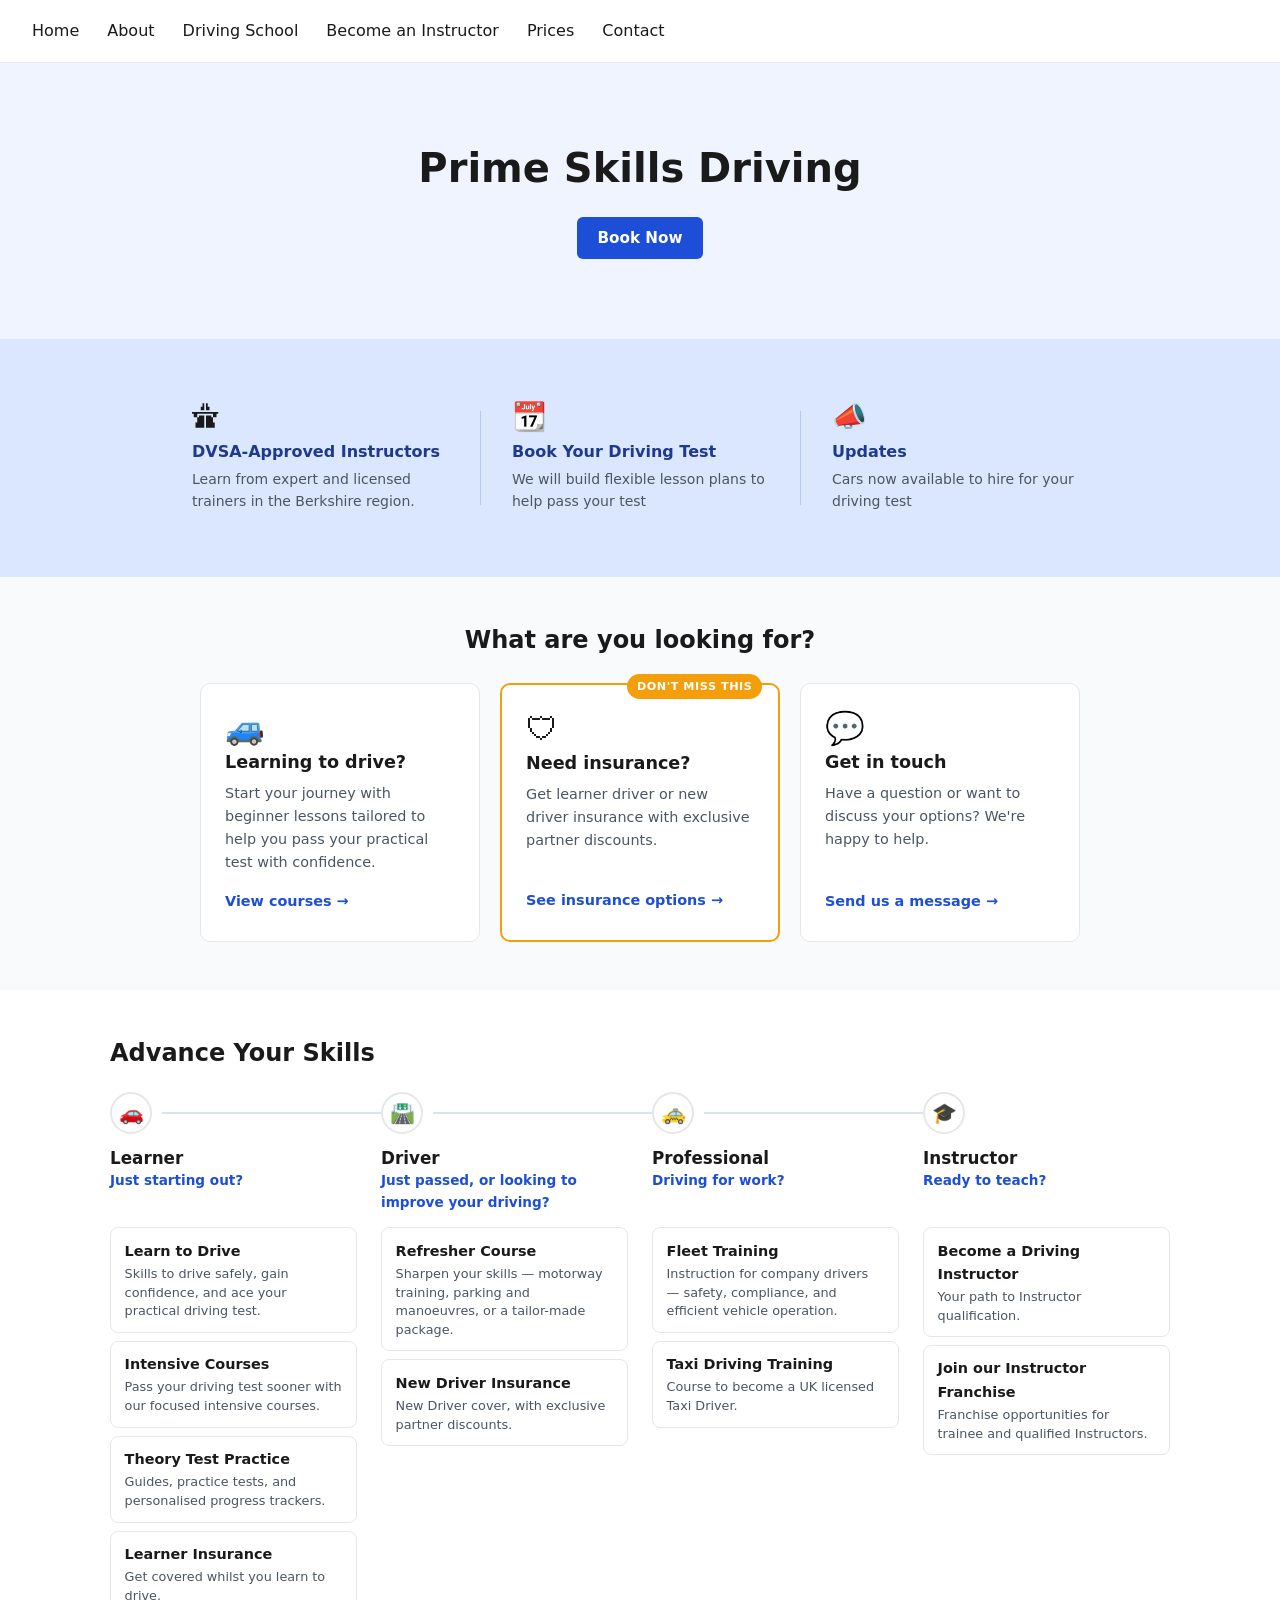
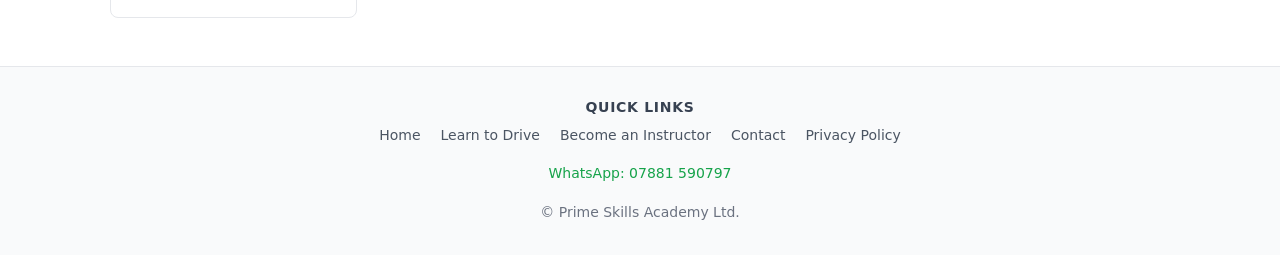
==== public/index.html @ 3b3d0735 "fix(a11y): correct banner-card heading level to h2" ====
<!doctype html>
<html lang="en" data-theme="light">
  <head>
    <link
      rel="icon"
      href="data:image/svg+xml,<svg xmlns='http://www.w3.org/2000/svg' viewBox='0 0 100 100'><text y='0.9em' font-size='90'>&#x1F699;</text></svg>"
    />
    <meta charset="utf-8" />
    <meta name="viewport" content="width=device-width, initial-scale=1" />
    <link rel="stylesheet" href="css/my.css" />
    <link rel="canonical" href="https://www.primeskillsdriving.co.uk/" />
    <!-- HTML Meta Tags -->
    <title>Driving Lessons in Maidenhead | Prime Skills Driving</title>
    <meta
      name="description"
      content="Automatic & manual driving lessons, intensive courses and instructor training in Maidenhead, Windsor, Slough & across Berkshire. DVSA-approved instructors — book today."
    />

    <!-- Google / Search Engine Tags -->
    <meta itemprop="name" content="Prime Skills Driving" />
    <meta
      itemprop="description"
      content="Automatic & manual driving lessons, intensive courses and instructor training in Maidenhead, Windsor, Slough & across Berkshire. DVSA-approved instructors — book today."
    />
    <meta
      itemprop="image"
      content="https://www.primeskillsdriving.co.uk/images/buH9e9.png"
    />

    <!-- Facebook Meta Tags -->
    <meta property="og:url" content="https://www.primeskillsdriving.co.uk/" />
    <meta property="og:type" content="website" />
    <meta
      property="og:title"
      content="Driving Lessons in Maidenhead | Prime Skills Driving"
    />
    <meta
      property="og:description"
      content="Automatic & manual driving lessons, intensive courses and instructor training in Maidenhead, Windsor, Slough & across Berkshire. DVSA-approved instructors — book today."
    />
    <meta
      property="og:image"
      content="https://www.primeskillsdriving.co.uk/images/buH9e9.png"
    />

    <!-- Twitter Meta Tags -->
    <meta name="twitter:card" content="summary_large_image" />
    <meta
      name="twitter:title"
      content="Driving Lessons in Maidenhead | Prime Skills Driving"
    />
    <meta
      name="twitter:description"
      content="Automatic & manual driving lessons, intensive courses and instructor training in Maidenhead, Windsor, Slough & across Berkshire. DVSA-approved instructors — book today."
    />
    <meta
      name="twitter:image"
      content="https://www.primeskillsdriving.co.uk/images/buH9e9.png"
    />

    <!-- Meta Tags Generated via https://heymeta.com -->

    <!-- Structured data: local business + aggregate rating -->
    <script type="application/ld+json">
      {
        "@context": "https://schema.org",
        "@type": "DrivingSchool",
        "@id": "https://www.primeskillsdriving.co.uk/#business",
        "name": "Prime Skills Driving",
        "priceRange": "££",
        "description": "Automatic and manual driving lessons, intensive courses, refresher lessons and driving instructor training in Maidenhead and across Berkshire.",
        "url": "https://www.primeskillsdriving.co.uk/",
        "image": "https://www.primeskillsdriving.co.uk/images/buH9e9.png",
        "telephone": "+447881590797",
        "areaServed": [
          "Maidenhead",
          "Windsor",
          "Eton",
          "Slough",
          "Ascot",
          "Burnham",
          "Taplow"
        ],
        "address": {
          "@type": "PostalAddress",
          "addressLocality": "Maidenhead",
          "addressRegion": "Berkshire",
          "addressCountry": "GB"
        },
        "aggregateRating": {
          "@type": "AggregateRating",
          "ratingValue": "4.9",
          "reviewCount": "151",
          "bestRating": "5",
          "worstRating": "1"
        }
      }
    </script>
  </head>
  <body>
    <div id="header"></div>

    <section class="main">
      <div class="intro">
        <h1>Prime Skills Driving</h1>
        <a href="contact.html" class="btn">Book Now</a>
      </div>
    </section>

    <section class="why-choose-us">
      <div class="banner-container">
        <!-- Expert Instructors -->
        <a href="about.html" class="banner-card">
          <span class="wcu-icon">&#x1F6E3;</span>
          <h2>DVSA-Approved Instructors</h2>
          <p>
            Learn from expert and licensed trainers in the Berkshire region.
          </p>
        </a>

        <!-- Flexible Scheduling -->
        <a
          href="https://www.gov.uk/book-driving-test"
          class="banner-card"
          target="_blank"
          rel="noopener noreferrer"
        >
          <span class="wcu-icon">&#x1F4C6;</span>
          <h2>Book Your Driving Test</h2>
          <p>We will build flexible lesson plans to help pass your test</p>
        </a>

        <!-- Updates -->
        <a href="prices.html" class="banner-card">
          <span class="wcu-icon">&#x1F4E3;</span>
          <h2>Updates</h2>
          <p>Cars now available to hire for your driving test</p>
        </a>
      </div>
    </section>

    <section class="quick-nav">
      <h2>What are you looking for?</h2>
      <div class="quick-nav-container">
        <a href="learntodrive.html" class="quick-nav-card">
          <span class="qn-icon">&#x1F699;</span>
          <h3>Learning to drive?</h3>
          <p>
            Start your journey with beginner lessons tailored to help you pass
            your practical test with confidence.
          </p>
          <span class="qn-link">View courses &rarr;</span>
        </a>

        <a href="insurance.html" class="quick-nav-card accent">
          <span class="qn-badge">Don't miss this</span>
          <span class="qn-icon">&#x1F6E1;</span>
          <h3>Need insurance?</h3>
          <p>
            Get learner driver or new driver insurance with exclusive partner
            discounts.
          </p>
          <span class="qn-link">See insurance options &rarr;</span>
        </a>

        <a href="contact.html" class="quick-nav-card">
          <span class="qn-icon">&#x1F4AC;</span>
          <h3>Get in touch</h3>
          <p>
            Have a question or want to discuss your options? We're happy to
            help.
          </p>
          <span class="qn-link">Send us a message &rarr;</span>
        </a>
      </div>
    </section>

    <section class="driving-courses journey">
      <h2>Advance Your Skills</h2>

      <ol class="journey-track">
        <!-- 1. Learner -->
        <li class="journey-stage">
          <div class="stage-marker">
            <span class="stage-icon" aria-hidden="true">&#x1F697;</span>
          </div>
          <h3 class="stage-name">Learner</h3>
          <p class="stage-q">Just starting out?</p>
          <ul class="stage-links">
            <li>
              <a href="learntodrive.html">
                <span class="sl-title">Learn to Drive</span>
                <span class="sl-desc"
                  >Skills to drive safely, gain confidence, and ace your
                  practical driving test.</span
                >
              </a>
            </li>
            <li>
              <a href="contact.html">
                <span class="sl-title">Intensive Courses</span>
                <span class="sl-desc"
                  >Pass your driving test sooner with our focused intensive
                  courses.</span
                >
              </a>
            </li>
            <li>
              <a href="theorytestpro.html">
                <span class="sl-title">Theory Test Practice</span>
                <span class="sl-desc"
                  >Guides, practice tests, and personalised progress
                  trackers.</span
                >
              </a>
            </li>
            <li>
              <a href="insurance.html">
                <span class="sl-title"> Learner Insurance</span>
                <span class="sl-desc"
                  >Get covered whilst you learn to drive.</span
                >
              </a>
            </li>
          </ul>
        </li>

        <!-- 2. Driver -->
        <li class="journey-stage">
          <div class="stage-marker">
            <span class="stage-icon" aria-hidden="true">&#x1F6E3;&#xFE0F;</span>
          </div>
          <h3 class="stage-name">Driver</h3>
          <p class="stage-q">Just passed, or looking to improve your driving?</p>
          <ul class="stage-links">
            <li>
              <a href="contact.html">
                <span class="sl-title">Refresher Course</span>
                <span class="sl-desc"
                  >Sharpen your skills — motorway training, parking and
                  manoeuvres, or a tailor-made package.</span
                >
              </a>
            </li>
            <li>
              <a href="insurance.html">
                <span class="sl-title">New Driver Insurance</span>
                <span class="sl-desc"
                  >New Driver cover, with exclusive partner discounts.</span
                >
              </a>
            </li>
          </ul>
        </li>

        <!-- 3. Professional -->
        <li class="journey-stage">
          <div class="stage-marker">
            <span class="stage-icon" aria-hidden="true">&#x1F695;</span>
          </div>
          <h3 class="stage-name">Professional</h3>
          <p class="stage-q">Driving for work?</p>
          <ul class="stage-links">
            <li>
              <a href="contact.html">
                <span class="sl-title">Fleet Training</span>
                <span class="sl-desc"
                  >Instruction for company drivers — safety, compliance, and
                  efficient vehicle operation.</span
                >
              </a>
            </li>
            <li>
              <a href="contact.html">
                <span class="sl-title">Taxi Driving Training</span>
                <span class="sl-desc"
                  >Course to become a UK licensed Taxi Driver.</span
                >
              </a>
            </li>
          </ul>
        </li>

        <!-- 4. Instructor -->
        <li class="journey-stage">
          <div class="stage-marker">
            <span class="stage-icon" aria-hidden="true">&#x1F393;</span>
          </div>
          <h3 class="stage-name">Instructor</h3>
          <p class="stage-q">Ready to teach?</p>
          <ul class="stage-links">
            <li>
              <a href="instructor.html">
                <span class="sl-title">Become a Driving Instructor</span>
                <span class="sl-desc"
                  >Your path to Instructor qualification.</span
                >
              </a>
            </li>
            <li>
              <a href="contact.html">
                <span class="sl-title">Join our Instructor Franchise</span>
                <span class="sl-desc"
                  >Franchise opportunities for trainee and qualified
                  Instructors.</span
                >
              </a>
            </li>
          </ul>
        </li>
      </ol>
    </section>

    <div id="footer"></div>

    <script>
      fetch("header.html")
        .then((res) => res.text())
        .then((data) => {
          document.getElementById("header").innerHTML = data;
        });
      fetch("footer.html")
        .then((res) => res.text())
        .then((data) => {
          document.getElementById("footer").innerHTML = data;
        });
    </script>
    <script src="js/main.js"></script>
  </body>
</html>
---- public/css/my.css ----
/* === Base & Reset === */
:root {
  /* Shared width for page heading + main content so their left edges align */
  --content-width: 900px;
}

*,
*::before,
*::after {
  box-sizing: border-box;
  margin: 0;
  padding: 0;
}

html {
  font-size: 16px;
  scroll-behavior: smooth;
}

body {
  font-family:
    system-ui,
    -apple-system,
    "Segoe UI",
    Roboto,
    Helvetica,
    Arial,
    sans-serif;
  color: #1a1a1a;
  background-color: #fff;
  line-height: 1.6;
}

img {
  max-width: 100%;
  height: auto;
  display: block;
}

a {
  color: #1d4ed8;
  text-decoration: none;
}

a:hover {
  text-decoration: underline;
}

ul {
  list-style: none;
}

h1,
h2,
h3,
h4,
h5,
h6 {
  line-height: 1.25;
  font-weight: 600;
}

/* === Layout === */
.container {
  width: 100%;
  max-width: 1100px;
  margin-inline: auto;
  padding-inline: 1.25rem;
}

section {
  padding: 3rem 1.25rem;
  max-width: 1100px;
  margin-inline: auto;
}

/* === Breadcrumbs === */
.breadcrumb {
  max-width: var(--content-width);
  margin-inline: auto;
  padding: 1.25rem 1.25rem 0;
  font-size: 0.85rem;
}

.breadcrumb ol {
  list-style: none;
  display: flex;
  flex-wrap: wrap;
  align-items: center;
}

.breadcrumb li {
  display: flex;
  align-items: center;
  color: #6b7280;
}

.breadcrumb li:not(:first-child)::before {
  content: "/";
  margin: 0 0.5rem;
  color: #9ca3af;
}

.breadcrumb a {
  color: #1d4ed8;
  text-decoration: none;
}

.breadcrumb a:hover {
  text-decoration: underline;
}

.breadcrumb [aria-current="page"] {
  color: #6b7280;
}

/* Pull the first section up under the breadcrumb */
.breadcrumb + section {
  padding-top: 1rem;
}

/* === Navbar === */
.navbar {
  background-color: #fff;
  border-bottom: 1px solid #e5e7eb;
  padding: 0.75rem 1.25rem;
  position: sticky;
  top: 0;
  z-index: 100;
}

.menu {
  display: flex;
  flex-wrap: wrap;
  gap: 0.25rem;
  align-items: center;
}

.menu > li > a {
  display: block;
  padding: 0.4rem 0.75rem;
  color: #1a1a1a;
  font-weight: 500;
  border-radius: 4px;
  transition: background-color 0.15s;
}

.menu > li > a:hover {
  background-color: #f3f4f6;
  text-decoration: none;
}

/* Dropdown */
.dropdown {
  position: relative;
}

.dropdown-menu {
  display: none;
  position: absolute;
  top: 100%;
  left: 0;
  background-color: #fff;
  border: 1px solid #e5e7eb;
  border-radius: 6px;
  box-shadow: 0 4px 12px rgba(0, 0, 0, 0.08);
  min-width: 200px;
  z-index: 200;
  padding: 0.25rem 0;
}

.dropdown:hover .dropdown-menu,
.dropdown:focus-within .dropdown-menu {
  display: block;
}

.dropdown-menu li a {
  display: block;
  padding: 0.5rem 1rem;
  color: #1a1a1a;
  font-size: 0.9rem;
}

.dropdown-menu li a:hover {
  background-color: #f3f4f6;
  text-decoration: none;
}

/* === Buttons === */
.btn,
.btn1,
.btn2,
.btn3,
.btn-secondary,
button[type="submit"],
button[onclick] {
  display: inline-block;
  padding: 0.55rem 1.25rem;
  font-size: 0.95rem;
  font-weight: 600;
  border-radius: 6px;
  border: none;
  cursor: pointer;
  transition:
    background-color 0.15s,
    opacity 0.15s;
  text-decoration: none;
}

.btn,
button[type="submit"],
button[onclick] {
  background-color: #1d4ed8;
  color: #fff;
}

.btn:hover,
button[type="submit"]:hover,
button[onclick]:hover {
  background-color: #1e40af;
  text-decoration: none;
  color: #fff;
}

.btn-secondary {
  background-color: #fff;
  color: #1d4ed8;
  border: 1px solid #1d4ed8;
}

.btn-secondary:hover {
  background-color: #eff6ff;
  text-decoration: none;
}

.btn1,
.btn2,
.btn3 {
  background-color: #1d4ed8;
  color: #fff;
  font-size: 0.85rem;
  padding: 0.35rem 0.85rem;
}

.btn1:hover,
.btn2:hover,
.btn3:hover {
  background-color: #1e40af;
  text-decoration: none;
  color: #fff;
}

/* === Hero Section === */
.main {
  background-color: #f0f4ff;
  padding: 5rem 1.25rem;
  text-align: center;
  max-width: 100%;
}

.intro {
  max-width: 640px;
  margin-inline: auto;
}

.intro h1 {
  font-size: 2.5rem;
  margin-bottom: 1.5rem;
  color: #1a1a1a;
}

/* === Why Choose Us === */
.why-choose-us {
  background-color: #dbe7ff;
  padding: 2.5rem 1.25rem;
  max-width: 100%;
}

/* === Banner Containers & Cards === */
.banner-container {
  display: flex;
  flex-wrap: wrap;
  gap: 1.25rem;
  justify-content: center;
  max-width: 1100px;
  margin-inline: auto;
}

.banner-card {
  background-color: #fff;
  border: 1px solid #e5e7eb;
  border-radius: 8px;
  padding: 1.5rem;
  flex: 1 1 240px;
  max-width: 320px;
}

.banner-card h2 {
  font-size: 1.1rem;
  margin-bottom: 0.75rem;
  color: #1d4ed8;
}

/* === Why Choose Us cards — solid blue band, no boxes === */
.why-choose-us .banner-container {
  gap: 0;
}

.why-choose-us .banner-card {
  background-color: transparent;
  border: none;
  border-radius: 0;
  padding: 1.5rem 2rem;
  box-shadow: none;
  transition: background-color 0.2s ease;
  position: relative;
}

.why-choose-us .banner-card:hover {
  background-color: rgba(29, 78, 216, 0.06);
  transform: none;
  box-shadow: none;
}

/* Vertical divider between cards */
.why-choose-us .banner-card + .banner-card::before {
  content: '';
  position: absolute;
  left: 0;
  top: 20%;
  height: 60%;
  width: 1px;
  background-color: rgba(29, 78, 216, 0.2);
}

.why-choose-us .banner-card .wcu-icon {
  display: block;
  font-size: 1.75rem;
  margin-bottom: 0.65rem;
  line-height: 1;
}

.why-choose-us .banner-card h2 {
  font-size: 1rem;
  font-weight: 700;
  color: #1e3a8a;
  margin-bottom: 0.4rem;
}

.why-choose-us .banner-card p {
  font-size: 0.875rem;
  color: #4b5563;
  margin-bottom: 0;
}

.why-choose-us a.banner-card {
  text-decoration: none;
  color: inherit;
  cursor: pointer;
}

.why-choose-us a.banner-card:hover {
  text-decoration: none;
  color: inherit;
  background-color: rgba(29, 78, 216, 0.06);
}

/* Hide dividers on mobile */
@media (max-width: 640px) {
  .why-choose-us .banner-card + .banner-card::before {
    display: none;
  }

  .why-choose-us .banner-card {
    padding: 1.25rem 1rem;
  }
}

.banner-card p {
  font-size: 0.9rem;
  color: #4b5563;
  margin-bottom: 0.75rem;
}


/* === Quick Nav Section === */
.quick-nav {
  background-color: #f9fafb;
  padding: 3rem 1.25rem;
  max-width: 100%;
}

.quick-nav > h2 {
  font-size: 1.5rem;
  text-align: center;
  margin-bottom: 1.75rem;
  color: #1a1a1a;
}

.quick-nav-container {
  display: flex;
  flex-wrap: wrap;
  gap: 1.25rem;
  justify-content: center;
  max-width: 900px;
  margin-inline: auto;
}

.quick-nav-card {
  background-color: #fff;
  border: 1px solid #e5e7eb;
  border-radius: 10px;
  padding: 1.75rem 1.5rem;
  flex: 1 1 240px;
  max-width: 280px;
  display: flex;
  flex-direction: column;
  gap: 0.5rem;
  transition: box-shadow 0.2s ease, transform 0.2s ease;
  text-decoration: none;
  color: inherit;
}

.quick-nav-card:hover {
  box-shadow: 0 4px 16px rgba(0, 0, 0, 0.1);
  transform: translateY(-2px);
  text-decoration: none;
}

.quick-nav-card h3,
.quick-nav-card p,
.quick-nav-card .qn-link {
  text-decoration: none;
}

.quick-nav-card .qn-icon {
  font-size: 2rem;
  line-height: 1;
}

.quick-nav-card h3 {
  font-size: 1.1rem;
  color: #1a1a1a;
  margin: 0;
}

.quick-nav-card p {
  font-size: 0.9rem;
  color: #4b5563;
  margin: 0;
  flex: 1;
}

.quick-nav-card .qn-link {
  font-size: 0.9rem;
  color: #1d4ed8;
  font-weight: 600;
  margin-top: 0.5rem;
  display: inline-flex;
  align-items: center;
  gap: 0.25rem;
}

/* Insurance card accent */
.quick-nav-card.accent {
  border: 2px solid #f59e0b;
  position: relative;
}

.quick-nav-card .qn-badge {
  position: absolute;
  top: -0.65rem;
  right: 1rem;
  background-color: #f59e0b;
  color: #fff;
  font-size: 0.7rem;
  font-weight: 700;
  text-transform: uppercase;
  letter-spacing: 0.05em;
  padding: 0.2rem 0.6rem;
  border-radius: 20px;
}

/* === Driving Courses Section === */
.driving-courses {
  padding: 3rem 1.25rem;
  max-width: 1100px;
  margin-inline: auto;
}

.driving-courses > h2 {
  font-size: 1.5rem;
  margin-bottom: 1.5rem;
  color: #1a1a1a;
}

/* === Journey timeline (Advance Your Skills) ===
   Horizontal rail on desktop, vertical rail below 900px. */
.journey-track {
  --rail-gap: 1.5rem;
  --rail-color: #dbe3f3;
  --node-ring: #e5e7eb; /* same grey as the card borders below */
  --node-size: 42px;
  list-style: none;
  display: grid;
  grid-template-columns: repeat(4, 1fr);
  /* marker / name / question / links — stages share these rows via subgrid
     so cards line up even when a question wraps to two lines */
  grid-template-rows: auto auto auto 1fr;
  column-gap: var(--rail-gap);
  row-gap: 0;
}

.journey-stage {
  position: relative;
  min-width: 0;
  display: grid;
  grid-template-rows: subgrid;
  grid-row: span 4;
}

.stage-marker {
  display: flex;
  align-items: center;
  margin-bottom: 0.85rem;
}

/* Sized to --node-size so the rail meets the icon's centre and the mobile
   vertical rail stays aligned, regardless of the glyph's own metrics. The ring
   gives the differently-shaped emoji a uniform silhouette. */
.stage-icon {
  flex: 0 0 auto;
  width: var(--node-size);
  height: var(--node-size);
  display: grid;
  place-items: center;
  border: 2px solid var(--node-ring);
  border-radius: 50%;
  background-color: #fff;
  font-size: 1.25rem;
  line-height: 1;
}

/* Rail segment reaches into the grid gap to meet the next node */
.journey-stage:not(:last-child) .stage-marker::after {
  content: "";
  flex: 1 1 auto;
  height: 2px;
  background-color: var(--rail-color);
  margin-left: 0.6rem;
  margin-right: calc(-1 * var(--rail-gap));
}

.stage-name {
  font-size: 1.05rem;
  color: #1a1a1a;
  margin-bottom: 0.1rem;
}

.stage-q {
  font-size: 0.85rem;
  font-weight: 600;
  color: #1d4ed8;
  margin-bottom: 0.85rem;
}

.stage-links {
  list-style: none;
  display: flex;
  flex-direction: column;
  gap: 0.5rem;
}

.stage-links a {
  display: block;
  height: 100%;
  background-color: #fff;
  border: 1px solid #e5e7eb;
  border-radius: 8px;
  padding: 0.7rem 0.85rem;
  color: inherit;
  text-decoration: none;
  transition:
    border-color 0.2s ease,
    box-shadow 0.2s ease;
}

.stage-links a:hover {
  border-color: #1d4ed8;
  box-shadow: 0 2px 8px rgba(29, 78, 216, 0.1);
}

.stage-links a:focus-visible {
  outline: 2px solid #1d4ed8;
  outline-offset: 2px;
}

.sl-title {
  display: block;
  font-weight: 600;
  font-size: 0.9rem;
  color: #1a1a1a;
}

.sl-desc {
  display: block;
  font-size: 0.8rem;
  line-height: 1.45;
  color: #4b5563;
  margin-top: 0.15rem;
}

@media (max-width: 900px) {
  .journey-track {
    grid-template-columns: 1fr;
    grid-template-rows: none;
    gap: 0;
  }

  .journey-stage {
    display: block;
    padding-left: calc(var(--node-size) + 1rem);
    padding-bottom: 1.75rem;
  }

  .journey-stage:last-child {
    padding-bottom: 0;
  }

  /* Rail runs down the left, from under the node to the next stage */
  .journey-stage:not(:last-child)::before {
    content: "";
    position: absolute;
    left: calc(var(--node-size) / 2 - 1px);
    top: var(--node-size);
    bottom: 0;
    width: 2px;
    background-color: var(--rail-color);
  }

  .stage-marker {
    position: absolute;
    left: 0;
    top: 0;
    margin-bottom: 0;
  }

  .journey-stage:not(:last-child) .stage-marker::after {
    display: none;
  }
}

/* === Basic Styling === */
.basic {
  max-width: var(--content-width);
  margin-inline: auto;
}

/* Keep policy text at a readable line length while the column left edge aligns */
.basic p {
  max-width: 70ch;
}

.basic p {
  margin-bottom: 1rem;
  color: #374151;
}

blockquote {
  max-width: 700px;
  margin: 2rem auto;
  padding: 1.5rem 1.75rem;
  border-left: 4px solid #1d4ed8;
  background-color: #f0f4ff;
  border-radius: 0 6px 6px 0;
  font-style: italic;
  color: #374151;
}

.reviews-heading {
  max-width: 700px;
  margin: 2rem auto 0.5rem;
  padding-inline: 1.25rem;
  font-size: 1.4rem;
  color: #1a1a1a;
}

blockquote p {
  margin-bottom: 0.75rem;
}

blockquote footer {
  margin-top: 0.75rem;
  font-size: 0.875rem;
  font-style: normal;
  color: #6b7280;
}

/* === Prices Page === */
.prices {
  padding: 1.25rem;
  max-width: var(--content-width);
}

.prices + .prices {
  padding-top: 0.25rem;
}

.price-heading {
  font-size: 1.25rem;
  margin-bottom: 0.9rem;
  color: #111827;
  letter-spacing: -0.02em;
}

.price-packages {
  list-style: none;
  padding: 0;
  display: grid;
  grid-template-columns: repeat(auto-fit, minmax(210px, 1fr));
  gap: 0.9rem;
}

.price-packages-single {
  grid-template-columns: minmax(210px, 280px);
}

.price-package {
  display: grid;
  gap: 0.45rem;
  align-content: start;
  min-height: 148px;
  padding: 1.1rem 1.15rem;
  border: 1px solid #e5e7eb;
  border-radius: 12px;
  background-color: #fff;
  font-size: 0.95rem;
  color: #374151;
  line-height: 1.5;
  box-shadow: 0 1px 2px rgba(17, 24, 39, 0.04);
}

.price-package-name {
  font-weight: 600;
  font-size: 1rem;
  color: #111827;
}

.price-package-details {
  color: #6b7280;
  font-size: 0.9rem;
}

.price-package-amount {
  color: #1d4ed8;
  font-weight: 700;
  font-size: 1.1rem;
  margin-top: auto;
}

.price-note {
  text-align: center;
  padding-top: 0.25rem;
  font-size: 0.9rem;
  color: #6b7280;
}

/* === Learn to Drive Page === */
section.learn-to-drive {
  max-width: var(--content-width);
}

.learn-to-drive .top h1 {
  font-size: 2rem;
  margin-bottom: 1rem;
}

/* Tighten the gap between a page heading and the section directly below it */
.contact-heading,
.page-heading {
  padding-bottom: 0;
}

.contact-heading .top h1,
.page-heading .top h1 {
  margin-bottom: 0;
}

.contact-us {
  max-width: var(--content-width);
  padding-top: 1rem;
}

/* Left-align the form under the heading at a comfortable width */
.contact-us form {
  max-width: 640px;
  margin-inline: 0;
  padding-inline: 0;
}

.learn-to-drive .middle {
  background-color: #f9fafb;
  border: 1px solid #e5e7eb;
  border-radius: 8px;
  padding: 1.25rem;
  margin-top: 1rem;
  font-size: 0.95rem;
  color: #374151;
  line-height: 1.8;
}

.driver-starting-guide {
  padding: 2rem 1.25rem;
  max-width: 800px;
  margin-inline: auto;
}

.driver-starting-guide h2 {
  font-size: 1.5rem;
  margin-bottom: 1.25rem;
}

.learn-to-drive p {
  margin-bottom: 1rem;
  color: #374151;
}

.about-image-section {
  padding: 2rem 1.25rem;
  max-width: 800px;
  margin-inline: auto;
}

.theory-test {
  padding: 2rem 1.25rem;
  max-width: var(--content-width);
  margin-inline: auto;
}

.progress-steps {
  list-style: none;
  counter-reset: step-counter;
  display: flex;
  flex-direction: column;
  gap: 0.75rem;
}

.progress-steps li {
  background-color: #f9fafb;
  border: 1px solid #e5e7eb;
  border-radius: 6px;
  padding: 0.9rem 1.1rem;
  font-size: 0.95rem;
  color: #374151;
}

.progress-steps li a {
  margin-left: 0.5rem;
}

.bottom.banner {
  background-color: #f0f4ff;
  text-align: center;
  padding: 2.5rem 1.25rem;
  max-width: 100%;
}

.bottom.banner h3 {
  font-size: 1.5rem;
  margin-bottom: 1rem;
}

/* === Instructor Page === */
.instructor-path,
.instructor-steps-section {
  max-width: var(--content-width);
}

/* Tighten the gap between the intro and the step boxes */
.instructor-path {
  padding-bottom: 0.5rem;
}

.instructor-steps-section {
  padding-top: 0.75rem;
}

.instructor-path .top {
  margin-bottom: 1.5rem;
}

.instructor-path .top h5 {
  font-size: 1.05rem;
  font-weight: 400;
  color: #374151;
  max-width: 640px;
}

.instructor-steps {
  list-style: none;
  display: flex;
  flex-direction: column;
  gap: 0.75rem;
}

.instructor-steps li {
  background-color: #f9fafb;
  border: 1px solid #e5e7eb;
  border-radius: 6px;
  padding: 0.9rem 1.1rem;
  font-size: 0.95rem;
  color: #374151;
  line-height: 1.7;
}

.instructor-steps li a {
  margin-left: 0.25rem;
}

/* === Contact Page === */
form {
  max-width: 560px;
  margin-inline: auto;
  padding: 1.25rem;
}

form p {
  margin-bottom: 1rem;
}

label {
  font-size: 0.9rem;
  font-weight: 500;
  color: #374151;
}

input[type="text"],
input[type="email"],
input[type="tel"],
select,
textarea {
  display: block;
  width: 100%;
  margin-top: 0.3rem;
  padding: 0.5rem 0.75rem;
  font-size: 0.95rem;
  border: 1px solid #d1d5db;
  border-radius: 6px;
  background-color: #fff;
  color: #1a1a1a;
  transition: border-color 0.15s;
  font-family: inherit;
}

input[type="text"]:focus,
input[type="email"]:focus,
input[type="tel"]:focus,
select:focus,
textarea:focus {
  outline: none;
  border-color: #1d4ed8;
  box-shadow: 0 0 0 3px rgba(29, 78, 216, 0.1);
}

textarea {
  resize: vertical;
}

.google-map {
  padding: 2rem 1.25rem;
  max-width: 900px;
  margin-inline: auto;
}

/* === Footer === */
.footer {
  background-color: #f9fafb;
  border-top: 1px solid #e5e7eb;
  padding: 2rem 1.25rem;
  text-align: center;
  font-size: 0.875rem;
  color: #6b7280;
}

.footer-container {
  margin-bottom: 1rem;
}

.footer-container h4 {
  font-size: 0.875rem;
  text-transform: uppercase;
  letter-spacing: 0.05em;
  color: #374151;
  margin-bottom: 0.5rem;
}

.footer-links {
  display: flex;
  flex-wrap: wrap;
  justify-content: center;
  gap: 0.5rem 1.25rem;
  margin-bottom: 1rem;
}

.footer-links a {
  color: #4b5563;
  font-size: 0.875rem;
}

.footer-links a:hover {
  color: #1d4ed8;
}

.footer-whatsapp {
  margin-bottom: 1rem;
}

.footer-whatsapp a {
  color: #16a34a;
  font-weight: 500;
}

.footer-whatsapp a:hover {
  color: #15803d;
}

.footer p {
  color: #9ca3af;
  font-size: 0.8rem;
}

/* === Responsive === */
@media (max-width: 640px) {
  .intro h1 {
    font-size: 1.75rem;
  }

  .banner-card {
    max-width: 100%;
  }

  .menu {
    flex-direction: column;
    align-items: flex-start;
  }

  .dropdown-menu {
    position: static;
    box-shadow: none;
    border: none;
    padding-left: 1rem;
  }

  .price-package {
    min-height: auto;
    padding: 1rem;
  }
}

.middle ol {
  list-style-position: inside;
}
.middle ul {
  list-style-type: disc;
  list-style-position: inside;
}

.insurance-options {
  color: #374151;
  max-width: var(--content-width);
  margin: 1rem auto 3rem;
  padding: 0 1.25rem;
  display: grid;
  gap: 2rem;
}

.insurance-card {
  background: #ffffff;
  border-radius: 14px;
  box-shadow: 0 8px 25px rgba(0, 0, 0, 0.08);
  padding: 1.25rem;
  transition:
    transform 0.2s ease,
    box-shadow 0.2s ease;
}

.insurance-card:hover {
  transform: translateY(-5px);
  box-shadow: 0 12px 30px rgba(0, 0, 0, 0.12);
}

.card-label {
  font-size: 1.4rem;
  font-weight: 600;
  margin-bottom: 0.75rem;
  border-left: 4px solid #2a7fff;
  padding-left: 10px;
}

.insurance-card img {
  width: 100%;
  border-radius: 8px;
  display: block;
}

.text-link {
  color: inherit;
  text-decoration: none;
}

.text-link:hover {
  text-decoration: none;
}

.arrow {
  margin-left: 6px;
  color: #2563eb;
}

/* === reviews === */
.reviews-section {
  max-width: 1100px;
  margin: 50px auto;
  padding: 20px;
  text-align: center;
}

.reviews-section h2 {
  margin-bottom: 30px;
  font-size: 28px;
}

.reviews-grid {
  display: grid;
  grid-template-columns: repeat(auto-fit, minmax(280px, 1fr));
  gap: 20px;
}

.review-card {
  background: #fff;
  border-radius: 12px;
  padding: 20px;
  text-align: left;
  box-shadow: 0 4px 12px rgba(0,0,0,0.08);
  transition: transform 0.2s ease;
}

.review-card:hover {
  transform: translateY(-5px);
}

.review-header {
  display: flex;
  justify-content: space-between;
  align-items: center;
}

.reviewer-name {
  font-weight: bold;
  font-size: 16px;
}

.review-date {
  font-size: 12px;
  color: #777;
}

.stars {
  color: #f5b50a;
  margin: 8px 0;
}

.review-text {
  font-size: 14px;
  color: #444;
  line-height: 1.5;
}
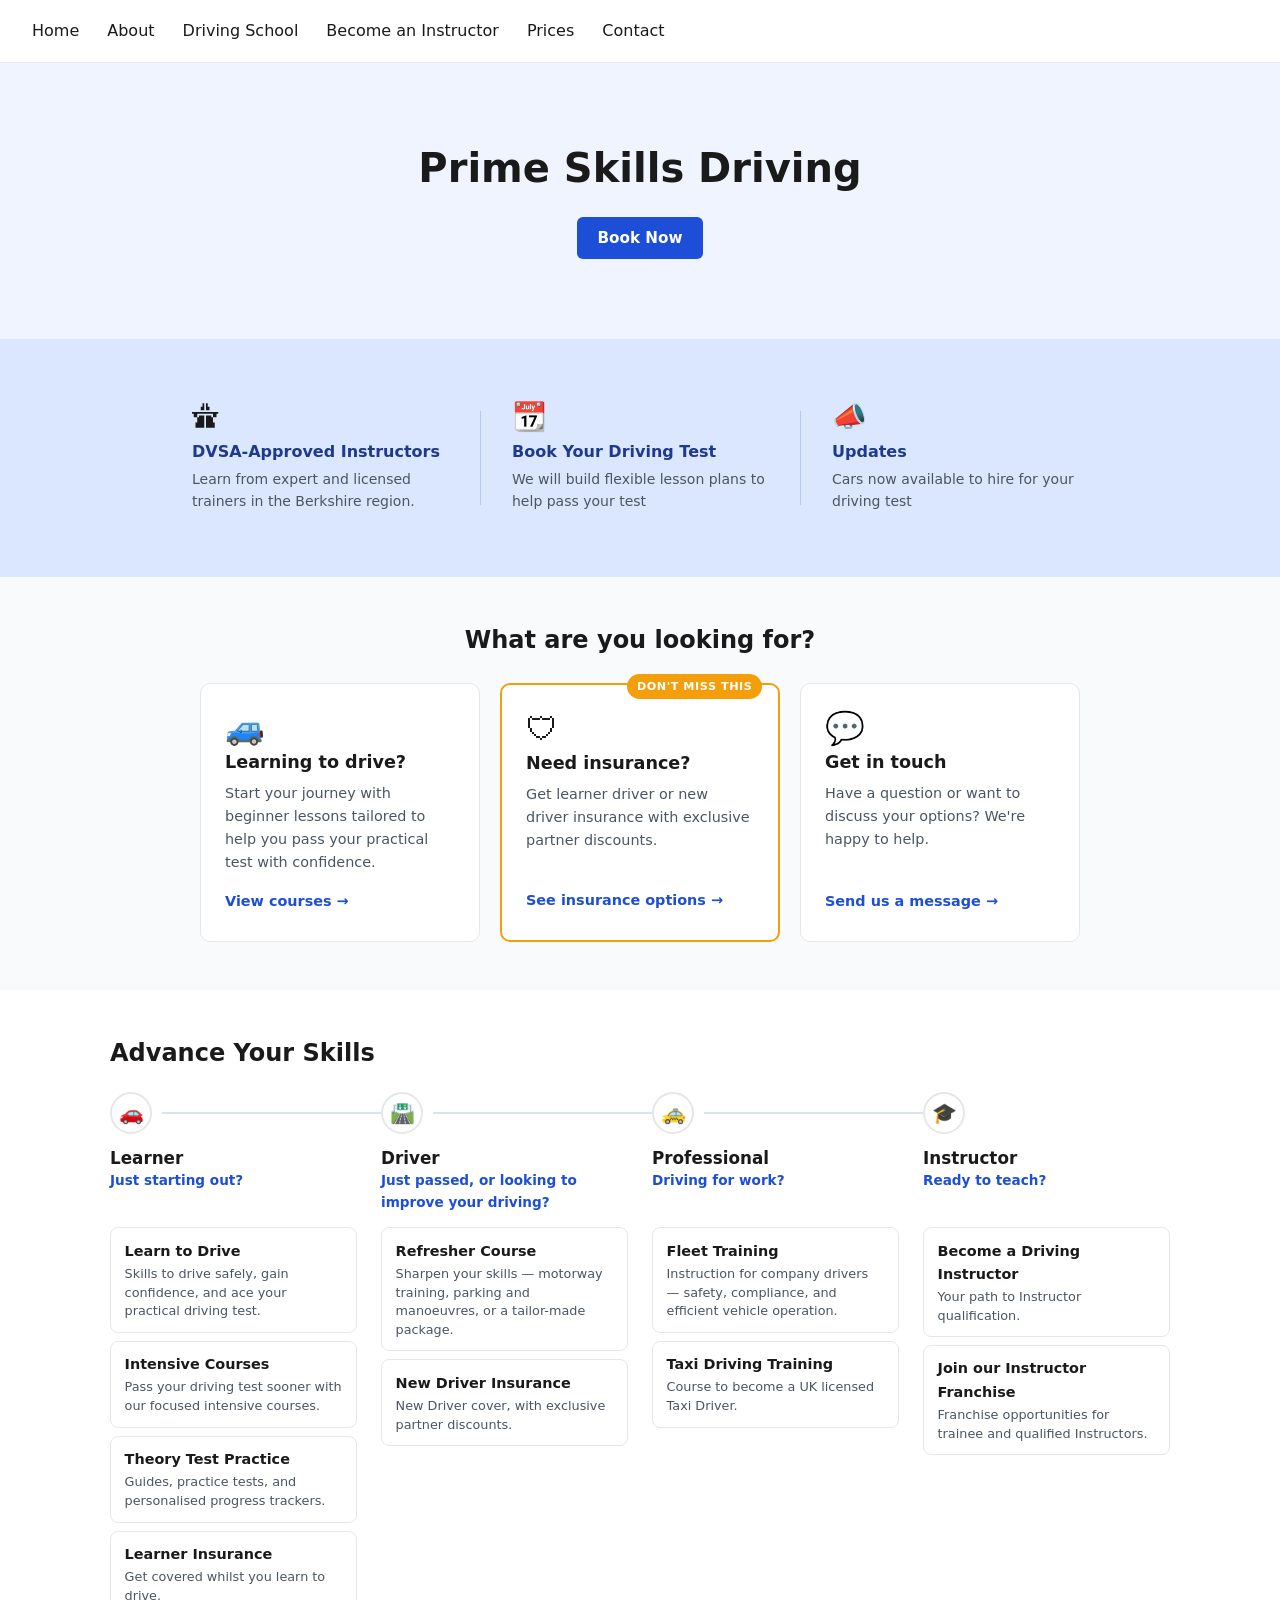
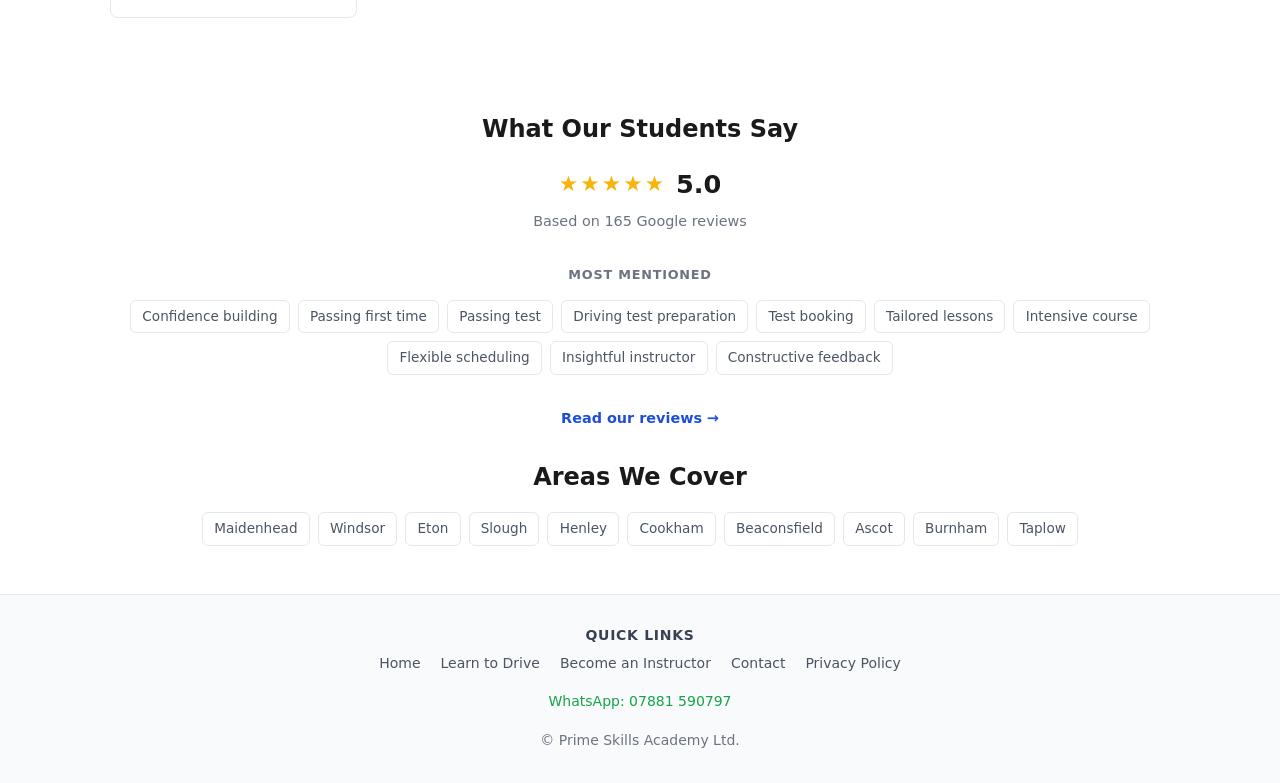
==== commit 58146224: "feat(home): add review summary and areas-covered sections Replace the self-hosted aggregateRating st" ====
--- a/public/index.html
+++ b/public/index.html
@@ -60,7 +60,10 @@
 
     <!-- Meta Tags Generated via https://heymeta.com -->
 
-    <!-- Structured data: local business + aggregate rating -->
+    <!-- Structured data: local business.
+         No aggregateRating: a LocalBusiness rating about itself, on its own
+         site, is ineligible for Google's star review feature.
+         https://developers.google.com/search/docs/appearance/structured-data/review-snippet -->
     <script type="application/ld+json">
       {
         "@context": "https://schema.org",
@@ -77,6 +80,9 @@
           "Windsor",
           "Eton",
           "Slough",
+          "Henley",
+          "Cookham",
+          "Beaconsfield",
           "Ascot",
           "Burnham",
           "Taplow"
@@ -86,13 +92,6 @@
           "addressLocality": "Maidenhead",
           "addressRegion": "Berkshire",
           "addressCountry": "GB"
-        },
-        "aggregateRating": {
-          "@type": "AggregateRating",
-          "ratingValue": "4.9",
-          "reviewCount": "151",
-          "bestRating": "5",
-          "worstRating": "1"
         }
       }
     </script>
@@ -309,6 +308,47 @@
           </ul>
         </li>
       </ol>
+    </section>
+
+    <section class="reviews-summary">
+      <h2>What Our Students Say</h2>
+      <p class="rating-score">
+        <span class="rating-stars" aria-hidden="true">&#9733;&#9733;&#9733;&#9733;&#9733;</span>
+        <span class="rating-value">5.0</span>
+      </p>
+      <p class="rating-count">Based on 165 Google reviews</p>
+
+      <p class="mentions-label">Most mentioned</p>
+      <ul class="mentions-list">
+        <li>Confidence building</li>
+        <li>Passing first time</li>
+        <li>Passing test</li>
+        <li>Driving test preparation</li>
+        <li>Test booking</li>
+        <li>Tailored lessons</li>
+        <li>Intensive course</li>
+        <li>Flexible scheduling</li>
+        <li>Insightful instructor</li>
+        <li>Constructive feedback</li>
+      </ul>
+
+      <a href="about.html#reviews" class="reviews-more">Read our reviews</a>
+    </section>
+
+    <section class="areas-covered">
+      <h2>Areas We Cover</h2>
+      <ul class="areas-list">
+        <li>Maidenhead</li>
+        <li>Windsor</li>
+        <li>Eton</li>
+        <li>Slough</li>
+        <li>Henley</li>
+        <li>Cookham</li>
+        <li>Beaconsfield</li>
+        <li>Ascot</li>
+        <li>Burnham</li>
+        <li>Taplow</li>
+      </ul>
     </section>
 
     <div id="footer"></div>
--- a/public/css/my.css
+++ b/public/css/my.css
@@ -191,7 +191,6 @@
 .btn1,
 .btn2,
 .btn3,
-.btn-secondary,
 button[type="submit"],
 button[onclick] {
   display: inline-block;
@@ -220,17 +219,6 @@
   background-color: #1e40af;
   text-decoration: none;
   color: #fff;
-}
-
-.btn-secondary {
-  background-color: #fff;
-  color: #1d4ed8;
-  border: 1px solid #1d4ed8;
-}
-
-.btn-secondary:hover {
-  background-color: #eff6ff;
-  text-decoration: none;
 }
 
 .btn1,
@@ -659,9 +647,6 @@
 /* Keep policy text at a readable line length while the column left edge aligns */
 .basic p {
   max-width: 70ch;
-}
-
-.basic p {
   margin-bottom: 1rem;
   color: #374151;
 }
@@ -870,6 +855,112 @@
   margin-bottom: 1rem;
 }
 
+/* === Google review summary (home page) === */
+.reviews-summary {
+  padding: 3rem 1.25rem 2rem;
+  max-width: 1100px;
+  margin-inline: auto;
+  text-align: center;
+}
+
+.reviews-summary h2 {
+  font-size: 1.5rem;
+  margin-bottom: 1.25rem;
+  color: #1a1a1a;
+}
+
+.rating-score {
+  display: flex;
+  align-items: center;
+  justify-content: center;
+  gap: 0.6rem;
+}
+
+.rating-stars {
+  color: #f5b50a;
+  font-size: 1.35rem;
+  letter-spacing: 0.1em;
+}
+
+.rating-value {
+  font-size: 1.6rem;
+  font-weight: 600;
+  color: #1a1a1a;
+}
+
+.rating-count {
+  margin-top: 0.35rem;
+  font-size: 0.9rem;
+  color: #6b7280;
+}
+
+.mentions-label {
+  margin-top: 2rem;
+  font-size: 0.8rem;
+  font-weight: 600;
+  letter-spacing: 0.06em;
+  text-transform: uppercase;
+  color: #6b7280;
+}
+
+.mentions-list {
+  margin-top: 0.9rem;
+}
+
+.reviews-more {
+  display: inline-flex;
+  align-items: center;
+  gap: 0.3rem;
+  margin-top: 2rem;
+  font-size: 0.9rem;
+  font-weight: 600;
+  color: #1d4ed8;
+}
+
+.reviews-more::after {
+  content: "\2192";
+  transition: transform 0.15s;
+}
+
+.reviews-more:hover::after {
+  transform: translateX(2px);
+}
+
+/* === Areas We Cover (home page) === */
+.areas-covered {
+  padding: 0 1.25rem 3rem;
+  max-width: 1100px;
+  margin-inline: auto;
+  text-align: center;
+}
+
+.areas-covered h2 {
+  font-size: 1.5rem;
+  margin-bottom: 1.25rem;
+  color: #1a1a1a;
+}
+
+/* Shared tag treatment for the review topics and the towns: a hairline
+   outline on the page background, borrowing the card border colour rather
+   than adding a new accent. */
+.mentions-list,
+.areas-list {
+  list-style: none;
+  display: flex;
+  flex-wrap: wrap;
+  justify-content: center;
+  gap: 0.5rem;
+}
+
+.mentions-list li,
+.areas-list li {
+  border: 1px solid #e5e7eb;
+  border-radius: 6px;
+  padding: 0.3rem 0.7rem;
+  font-size: 0.85rem;
+  color: #4b5563;
+}
+
 /* === Instructor Page === */
 .instructor-path,
 .instructor-steps-section {
@@ -1103,20 +1194,6 @@
   display: block;
 }
 
-.text-link {
-  color: inherit;
-  text-decoration: none;
-}
-
-.text-link:hover {
-  text-decoration: none;
-}
-
-.arrow {
-  margin-left: 6px;
-  color: #2563eb;
-}
-
 /* === reviews === */
 .reviews-section {
   max-width: 1100px;
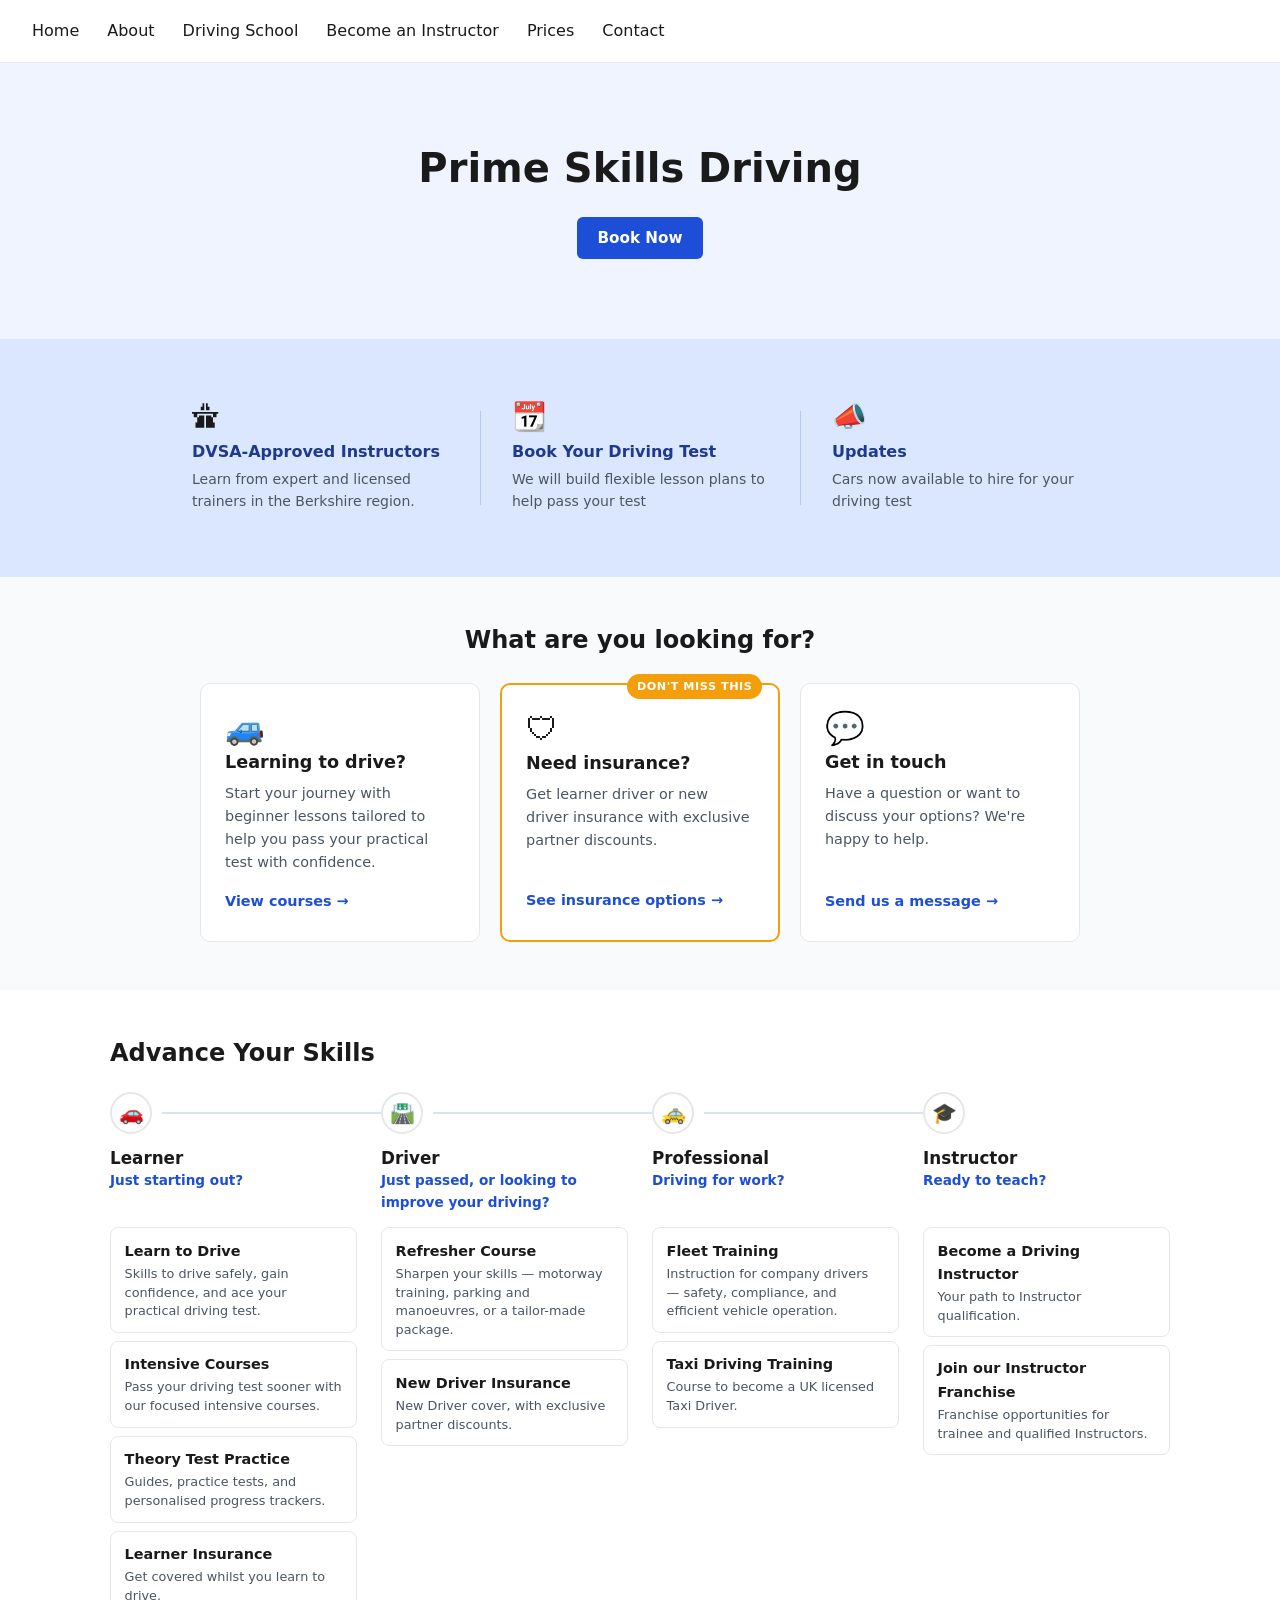
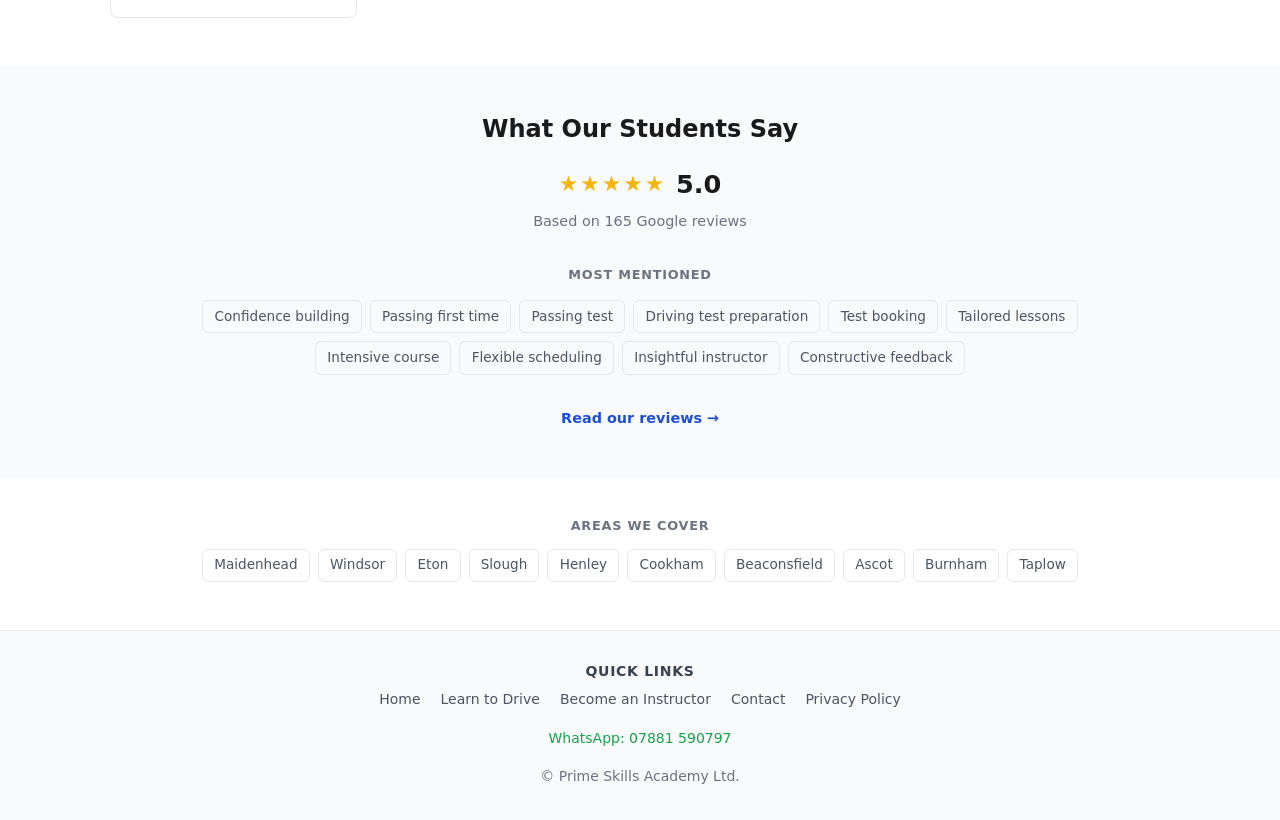
==== commit 905f79f6: "feat(analytics): add Cloudflare Web Analytics beacon Adds the cookieless beacon to every page. It ca" ====
--- a/public/index.html
+++ b/public/index.html
@@ -366,5 +366,12 @@
         });
     </script>
     <script src="js/main.js"></script>
+    <!-- Cloudflare Web Analytics -->
+    <script
+      type="module"
+      src="https://static.cloudflareinsights.com/beacon.min.js"
+      data-cf-beacon='{"token": "edf29cdf24ee48c8860548e6b40bd964"}'
+    ></script>
+    <!-- End Cloudflare Web Analytics -->
   </body>
 </html>
--- a/public/css/my.css
+++ b/public/css/my.css
@@ -731,16 +731,32 @@
   color: #111827;
 }
 
-.price-package-details {
+.price-tiers {
+  list-style: none;
+  padding: 0;
+  margin: 0;
+  display: grid;
+  gap: 0.4rem;
+  margin-top: auto;
+}
+
+.price-tier {
+  display: flex;
+  align-items: baseline;
+  justify-content: flex-start;
+  gap: 0.75rem;
+}
+
+.price-tier-hours {
   color: #6b7280;
   font-size: 0.9rem;
-}
-
-.price-package-amount {
+  min-width: 5.5rem;
+}
+
+.price-tier-amount {
   color: #1d4ed8;
   font-weight: 700;
   font-size: 1.1rem;
-  margin-top: auto;
 }
 
 .price-note {
@@ -843,23 +859,13 @@
   margin-left: 0.5rem;
 }
 
-.bottom.banner {
-  background-color: #f0f4ff;
-  text-align: center;
-  padding: 2.5rem 1.25rem;
+/* === Google review summary (home page) ===
+   Centred on a full-bleed tinted band, following the page's existing rule:
+   tinted band = centred, plain white content column = left-aligned. */
+.reviews-summary {
+  background-color: #f9fafb;
+  padding: 3rem 1.25rem;
   max-width: 100%;
-}
-
-.bottom.banner h3 {
-  font-size: 1.5rem;
-  margin-bottom: 1rem;
-}
-
-/* === Google review summary (home page) === */
-.reviews-summary {
-  padding: 3rem 1.25rem 2rem;
-  max-width: 1100px;
-  margin-inline: auto;
   text-align: center;
 }
 
@@ -903,8 +909,11 @@
   color: #6b7280;
 }
 
+/* The band runs full width, so hold the tags to the content column */
 .mentions-list {
   margin-top: 0.9rem;
+  max-width: 900px;
+  margin-inline: auto;
 }
 
 .reviews-more {
@@ -926,18 +935,24 @@
   transform: translateX(2px);
 }
 
-/* === Areas We Cover (home page) === */
+/* === Areas We Cover (home page) ===
+   A closing footnote, not a peer of the main sections: the h2 stays for
+   document structure but is styled down to match the "Most mentioned"
+   label so it doesn't compete with the two section headings above. */
 .areas-covered {
-  padding: 0 1.25rem 3rem;
+  padding: 2.5rem 1.25rem 3rem;
   max-width: 1100px;
   margin-inline: auto;
   text-align: center;
 }
 
 .areas-covered h2 {
-  font-size: 1.5rem;
-  margin-bottom: 1.25rem;
-  color: #1a1a1a;
+  font-size: 0.8rem;
+  font-weight: 600;
+  letter-spacing: 0.06em;
+  text-transform: uppercase;
+  margin-bottom: 0.9rem;
+  color: #6b7280;
 }
 
 /* Shared tag treatment for the review topics and the towns: a hairline
@@ -1004,9 +1019,107 @@
   line-height: 1.7;
 }
 
+/* Step links, matching the arrow links on the home page cards */
 .instructor-steps li a {
-  margin-left: 0.25rem;
-}
+  display: inline-flex;
+  align-items: center;
+  gap: 0.3rem;
+  margin-top: 0.5rem;
+  font-size: 0.9rem;
+  font-weight: 600;
+  color: #1d4ed8;
+}
+
+.instructor-steps li a::after {
+  content: "\2192";
+  transition: transform 0.15s;
+}
+
+.instructor-steps li a:hover::after {
+  transform: translateX(2px);
+}
+
+/* FAQ accordion */
+.instructor-faq h2 {
+  font-size: 1.5rem;
+  margin-bottom: 1rem;
+}
+
+.faq-list {
+  display: flex;
+  flex-direction: column;
+  gap: 0.75rem;
+}
+
+.faq-list details {
+  background-color: #f9fafb;
+  border: 1px solid #e5e7eb;
+  border-radius: 6px;
+  font-size: 0.95rem;
+  color: #374151;
+  line-height: 1.7;
+}
+
+.faq-list summary {
+  padding: 0.9rem 2.75rem 0.9rem 1.1rem;
+  cursor: pointer;
+  list-style: none;
+  position: relative;
+}
+
+.faq-list summary::-webkit-details-marker {
+  display: none;
+}
+
+.faq-list summary h3 {
+  display: inline;
+  font-size: 0.95rem;
+}
+
+/* Chevron, rotates when the answer is open */
+.faq-list summary::after {
+  content: "";
+  position: absolute;
+  right: 1.25rem;
+  top: 1.15rem;
+  width: 0.5rem;
+  height: 0.5rem;
+  border-right: 2px solid #6b7280;
+  border-bottom: 2px solid #6b7280;
+  transform: rotate(45deg);
+  transition: transform 0.15s;
+}
+
+.faq-list details[open] summary {
+  padding-bottom: 0.35rem;
+}
+
+.faq-list details[open] summary::after {
+  transform: rotate(-135deg);
+  top: 1.3rem;
+}
+
+.faq-list details p,
+.faq-list details ul {
+  padding: 0 1.1rem 0.9rem;
+}
+
+.faq-list details ul {
+  list-style: none;
+}
+
+.faq-list details li {
+  position: relative;
+  padding-left: 0.9rem;
+}
+
+.faq-list details li::before {
+  content: "\2013";
+  position: absolute;
+  left: 0;
+  color: #9ca3af;
+}
+
 
 /* === Contact Page === */
 form {
@@ -1247,10 +1360,36 @@
   margin: 8px 0;
 }
 
+/* Clamped to six lines so cards in a grid row stay a consistent height;
+   the toggle below lifts the clamp. Full text stays in the DOM. */
 .review-text {
   font-size: 14px;
   color: #444;
   line-height: 1.5;
-}
-
-
+  display: -webkit-box;
+  -webkit-line-clamp: 6;
+  -webkit-box-orient: vertical;
+  overflow: hidden;
+}
+
+.review-card.is-expanded .review-text {
+  -webkit-line-clamp: unset;
+}
+
+.review-more {
+  margin-top: 0.6rem;
+  padding: 0;
+  border: none;
+  background: none;
+  font: inherit;
+  font-size: 13px;
+  font-weight: 600;
+  color: #1d4ed8;
+  cursor: pointer;
+}
+
+.review-more:hover {
+  text-decoration: underline;
+}
+
+
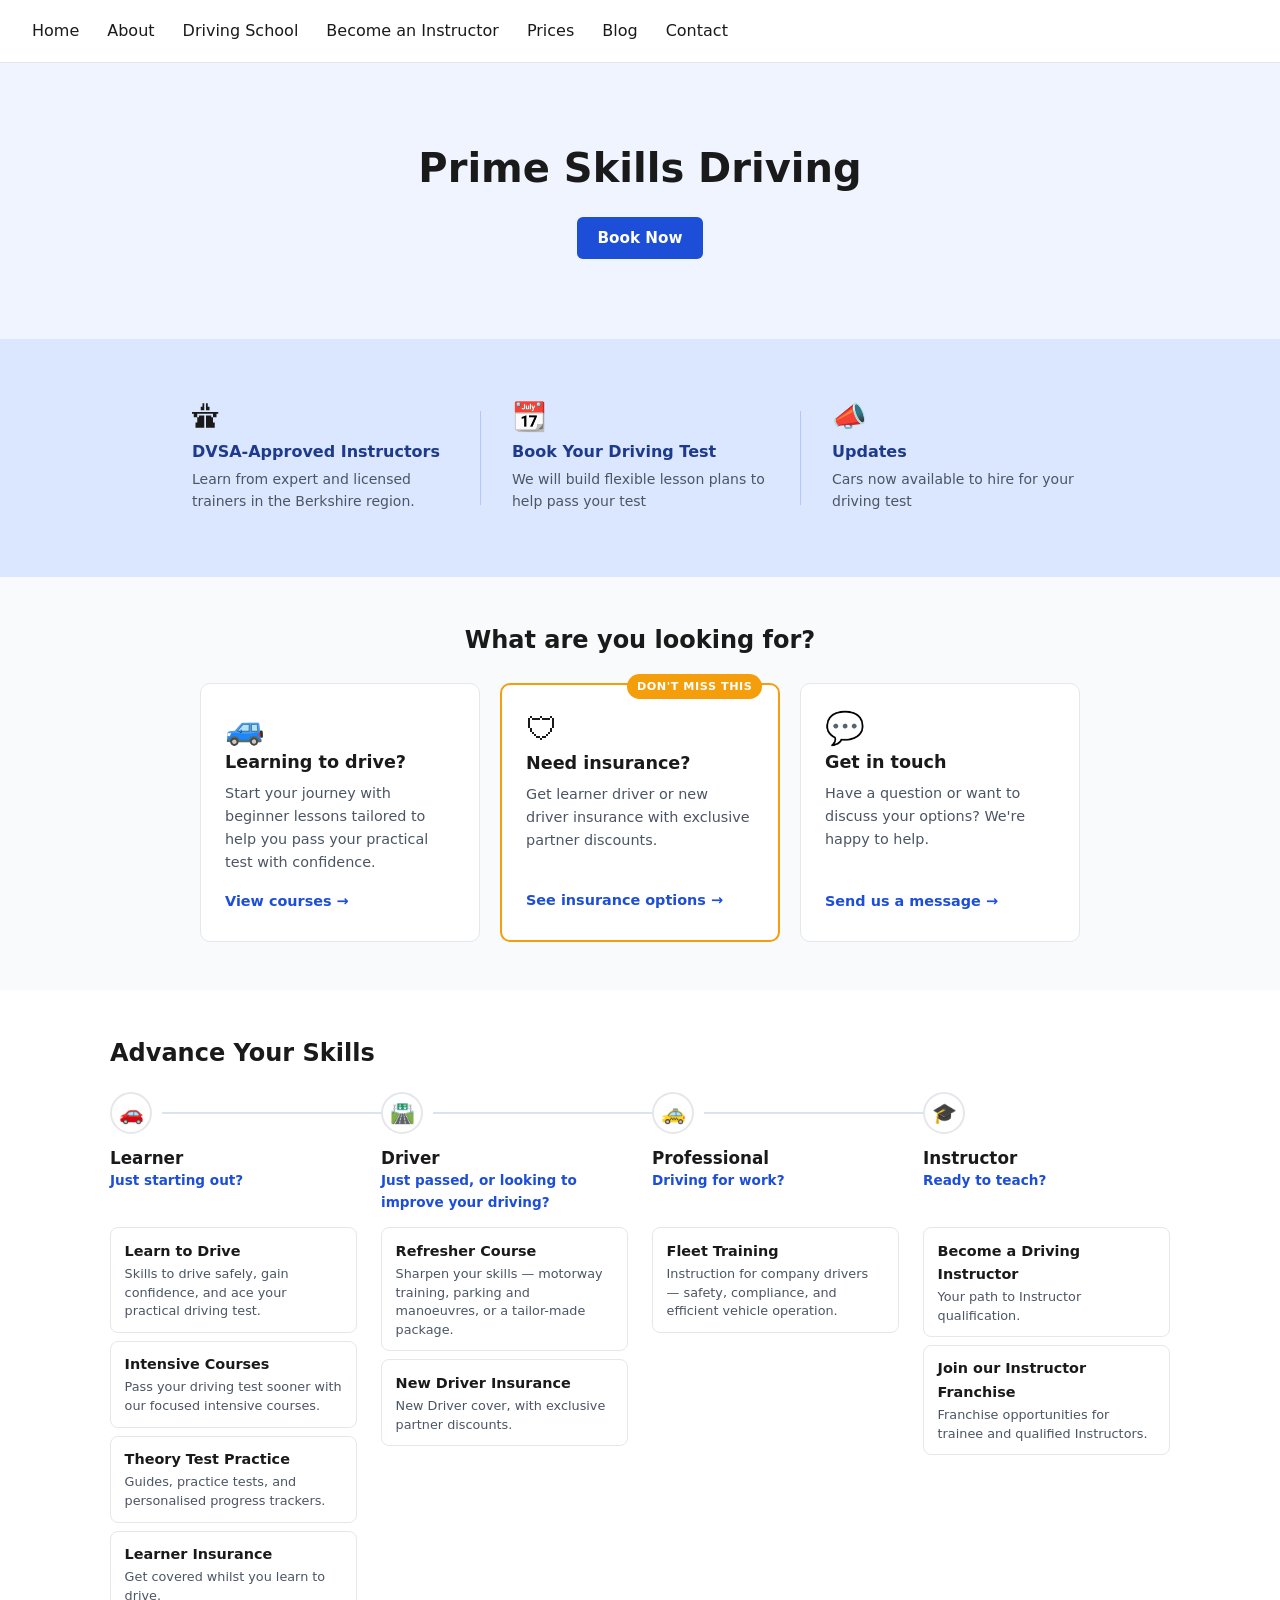
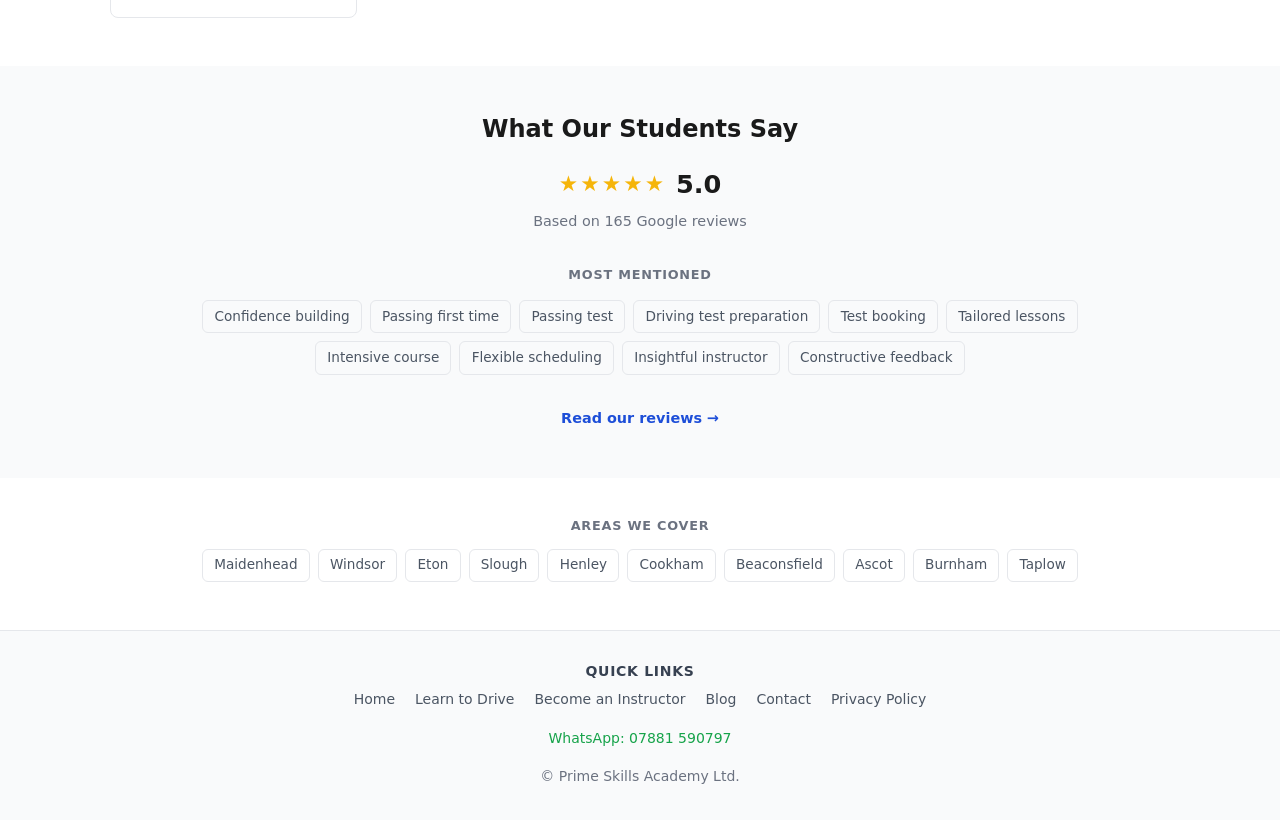
==== commit 8c3b7b87: "feat(services): remove taxi driver training" ====
--- a/public/index.html
+++ b/public/index.html
@@ -1,12 +1,33 @@
 <!doctype html>
 <html lang="en" data-theme="light">
   <head>
-    <link
-      rel="icon"
-      href="data:image/svg+xml,<svg xmlns='http://www.w3.org/2000/svg' viewBox='0 0 100 100'><text y='0.9em' font-size='90'>&#x1F699;</text></svg>"
-    />
+    <link rel="icon" href="/favicon.ico" sizes="48x48" />
+    <link rel="icon" href="/favicon.png" type="image/png" sizes="192x192" />
     <meta charset="utf-8" />
     <meta name="viewport" content="width=device-width, initial-scale=1" />
+    <!-- Google tag (gtag.js), cookieless: storage consent is always denied -->
+    <script>
+      window.dataLayer = window.dataLayer || [];
+      function gtag() {
+        dataLayer.push(arguments);
+      }
+      gtag("consent", "default", {
+        ad_storage: "denied",
+        ad_user_data: "denied",
+        ad_personalization: "denied",
+        analytics_storage: "denied",
+      });
+      gtag("js", new Date());
+      gtag("config", "G-TZ8EP55NNX", {
+        allow_google_signals: false,
+        allow_ad_personalization_signals: false,
+      });
+    </script>
+    <script
+      async
+      src="https://www.googletagmanager.com/gtag/js?id=G-TZ8EP55NNX"
+    ></script>
+    <!-- End Google tag -->
     <link rel="stylesheet" href="css/my.css" />
     <link rel="canonical" href="https://www.primeskillsdriving.co.uk/" />
     <!-- HTML Meta Tags -->
@@ -269,14 +290,6 @@
                 >
               </a>
             </li>
-            <li>
-              <a href="contact.html">
-                <span class="sl-title">Taxi Driving Training</span>
-                <span class="sl-desc"
-                  >Course to become a UK licensed Taxi Driver.</span
-                >
-              </a>
-            </li>
           </ul>
         </li>
 
--- a/public/css/my.css
+++ b/public/css/my.css
@@ -1393,3 +1393,353 @@
 }
 
 
+
+/* === Blog === */
+.blog-list,
+.blog-post {
+  max-width: var(--content-width);
+  padding-top: 1rem;
+}
+
+.blog-list {
+  display: grid;
+  gap: 1.25rem;
+}
+
+.blog-card {
+  background-color: #fff;
+  border: 1px solid #e5e7eb;
+  border-radius: 10px;
+  padding: 1.5rem;
+  display: flex;
+  gap: 1.25rem;
+  align-items: flex-start;
+  color: inherit;
+  transition: box-shadow 0.2s ease, transform 0.2s ease;
+}
+
+.blog-card:hover {
+  box-shadow: 0 4px 16px rgba(0, 0, 0, 0.1);
+  transform: translateY(-2px);
+  text-decoration: none;
+}
+
+.blog-card-icon {
+  font-size: 2rem;
+  line-height: 1;
+}
+
+.blog-card-body {
+  display: flex;
+  flex-direction: column;
+  gap: 0.4rem;
+}
+
+.blog-card h2 {
+  font-size: 1.2rem;
+  color: #1a1a1a;
+}
+
+.blog-card p {
+  font-size: 0.95rem;
+  color: #4b5563;
+}
+
+.blog-card-link {
+  font-size: 0.9rem;
+  color: #1d4ed8;
+  font-weight: 600;
+  margin-top: 0.25rem;
+}
+
+/* Checklist post */
+.checklist-hero {
+  background: linear-gradient(135deg, #eff6ff, #f0fdf4);
+  border-radius: 18px;
+  padding: 1.5rem;
+  margin-bottom: 1.5rem;
+}
+
+.checklist-hero-title {
+  font-size: 1.35rem;
+  font-weight: 600;
+  color: #1a1a1a;
+  margin-bottom: 0.25rem;
+}
+
+.checklist-hero-intro {
+  color: #374151;
+  margin-bottom: 1.25rem;
+}
+
+.checklist-progress-row {
+  display: flex;
+  justify-content: space-between;
+  align-items: baseline;
+  gap: 1rem;
+  color: #374151;
+}
+
+.checklist-reset {
+  background: none;
+  border: none;
+  padding: 0;
+  font: inherit;
+  font-size: 0.85rem;
+  color: #1d4ed8;
+  cursor: pointer;
+}
+
+.checklist-reset:hover {
+  text-decoration: underline;
+}
+
+/* The car drives along the road as items are ticked (--p runs 0 to 1) */
+.checklist-road {
+  --p: 0;
+  display: flex;
+  align-items: flex-end;
+  gap: 0.4rem;
+  font-size: 1.75rem;
+  line-height: 1;
+}
+
+.checklist-track {
+  position: relative;
+  flex: 1;
+  height: 2.75rem;
+}
+
+.checklist-track::before,
+.checklist-bar {
+  content: "";
+  position: absolute;
+  left: 0;
+  bottom: 0;
+  height: 8px;
+  border-radius: 999px;
+}
+
+.checklist-track::before {
+  width: 100%;
+  background-color: #fff;
+  box-shadow: inset 0 0 0 1px #dbeafe;
+}
+
+.checklist-bar {
+  width: calc(var(--p) * 100%);
+  background-color: #16a34a;
+  transition: width 0.4s ease;
+}
+
+.checklist-car {
+  position: absolute;
+  bottom: 9px;
+  left: calc(var(--p) * (100% - 1.75rem));
+  /* the car emoji faces left, so flip it to face the flag */
+  transform: scaleX(-1);
+  transition: left 0.4s ease;
+}
+
+.checklist-road.is-done .checklist-flag {
+  animation: checklist-wave 0.6s ease 2;
+}
+
+@keyframes checklist-wave {
+  50% {
+    transform: rotate(-18deg) scale(1.25);
+  }
+}
+
+.checklist-group {
+  --tint: #eff6ff;
+  --tint-strong: #dbeafe;
+  background-color: var(--tint);
+  border-radius: 18px;
+  padding: 1.25rem;
+  margin-bottom: 1.25rem;
+}
+
+.checklist-amber {
+  --tint: #fffbeb;
+  --tint-strong: #fde68a;
+}
+
+.checklist-violet {
+  --tint: #f5f3ff;
+  --tint-strong: #ddd6fe;
+}
+
+.checklist-group h2 {
+  display: flex;
+  align-items: center;
+  gap: 0.75rem;
+  font-size: 1.15rem;
+  margin-bottom: 1rem;
+}
+
+.checklist-icon {
+  flex: none;
+  width: 2.75rem;
+  height: 2.75rem;
+  display: grid;
+  place-content: center;
+  font-size: 1.4rem;
+  background-color: var(--tint-strong);
+  border-radius: 50%;
+}
+
+.checklist-count {
+  margin-left: auto;
+  font-size: 0.8rem;
+  font-weight: 600;
+  color: #374151;
+  background-color: #fff;
+  padding: 0.25rem 0.7rem;
+  border-radius: 999px;
+  white-space: nowrap;
+}
+
+.checklist-count.is-done {
+  background-color: #16a34a;
+  color: #fff;
+}
+
+.checklist {
+  display: grid;
+  gap: 0.5rem;
+}
+
+.checklist-note {
+  margin-top: 1rem;
+  font-size: 0.9rem;
+  color: #374151;
+}
+
+.checklist-note a {
+  font-weight: 600;
+  text-decoration: underline;
+}
+
+.checklist label {
+  display: flex;
+  align-items: center;
+  gap: 0.85rem;
+  padding: 0.85rem 1rem;
+  background-color: #fff;
+  border-radius: 12px;
+  box-shadow: 0 1px 2px rgba(0, 0, 0, 0.05);
+  color: #1a1a1a;
+  cursor: pointer;
+  transition:
+    transform 0.15s ease,
+    box-shadow 0.15s ease,
+    background-color 0.15s ease;
+}
+
+.checklist label:hover {
+  transform: translateY(-1px);
+  box-shadow: 0 4px 12px rgba(0, 0, 0, 0.08);
+}
+
+.checklist label:has(input:checked) {
+  background-color: #f0fdf4;
+}
+
+.checklist input {
+  appearance: none;
+  flex: none;
+  width: 1.6rem;
+  height: 1.6rem;
+  border: 2px solid #9ca3af;
+  border-radius: 50%;
+  background-color: #fff;
+  cursor: pointer;
+  display: grid;
+  place-content: center;
+  transition:
+    background-color 0.15s,
+    border-color 0.15s;
+}
+
+.checklist input::after {
+  content: "";
+  width: 0.35rem;
+  height: 0.7rem;
+  margin-top: -0.15rem;
+  border: solid #fff;
+  border-width: 0 0.18rem 0.18rem 0;
+  transform: rotate(45deg) scale(0);
+  transition: transform 0.15s ease;
+}
+
+.checklist input:checked {
+  background-color: #16a34a;
+  border-color: #16a34a;
+  animation: checklist-pop 0.3s ease;
+}
+
+.checklist input:checked::after {
+  transform: rotate(45deg) scale(1);
+}
+
+@keyframes checklist-pop {
+  50% {
+    transform: scale(1.25);
+  }
+}
+
+.checklist input:focus-visible {
+  outline: 2px solid #1d4ed8;
+  outline-offset: 2px;
+}
+
+.checklist input:checked + span {
+  color: #6b7280;
+  text-decoration: line-through;
+  text-decoration-color: #9ca3af;
+}
+
+.checklist-cta {
+  background-color: #f9fafb;
+  border-radius: 18px;
+  padding: 1.25rem;
+  display: flex;
+  flex-wrap: wrap;
+  justify-content: space-between;
+  align-items: center;
+  gap: 0.75rem;
+  color: #374151;
+  font-weight: 600;
+}
+
+@media (prefers-reduced-motion: reduce) {
+  .checklist-bar,
+  .checklist-car,
+  .checklist label,
+  .checklist input,
+  .checklist input::after {
+    transition: none;
+    animation: none;
+  }
+
+  .checklist-road.is-done .checklist-flag {
+    animation: none;
+  }
+}
+
+/* Print just the checklist */
+@media print {
+  #header,
+  #footer,
+  .breadcrumb,
+  .checklist-hero,
+  .checklist-count,
+  .checklist-cta {
+    display: none;
+  }
+
+  .checklist-group {
+    break-inside: avoid;
+  }
+}
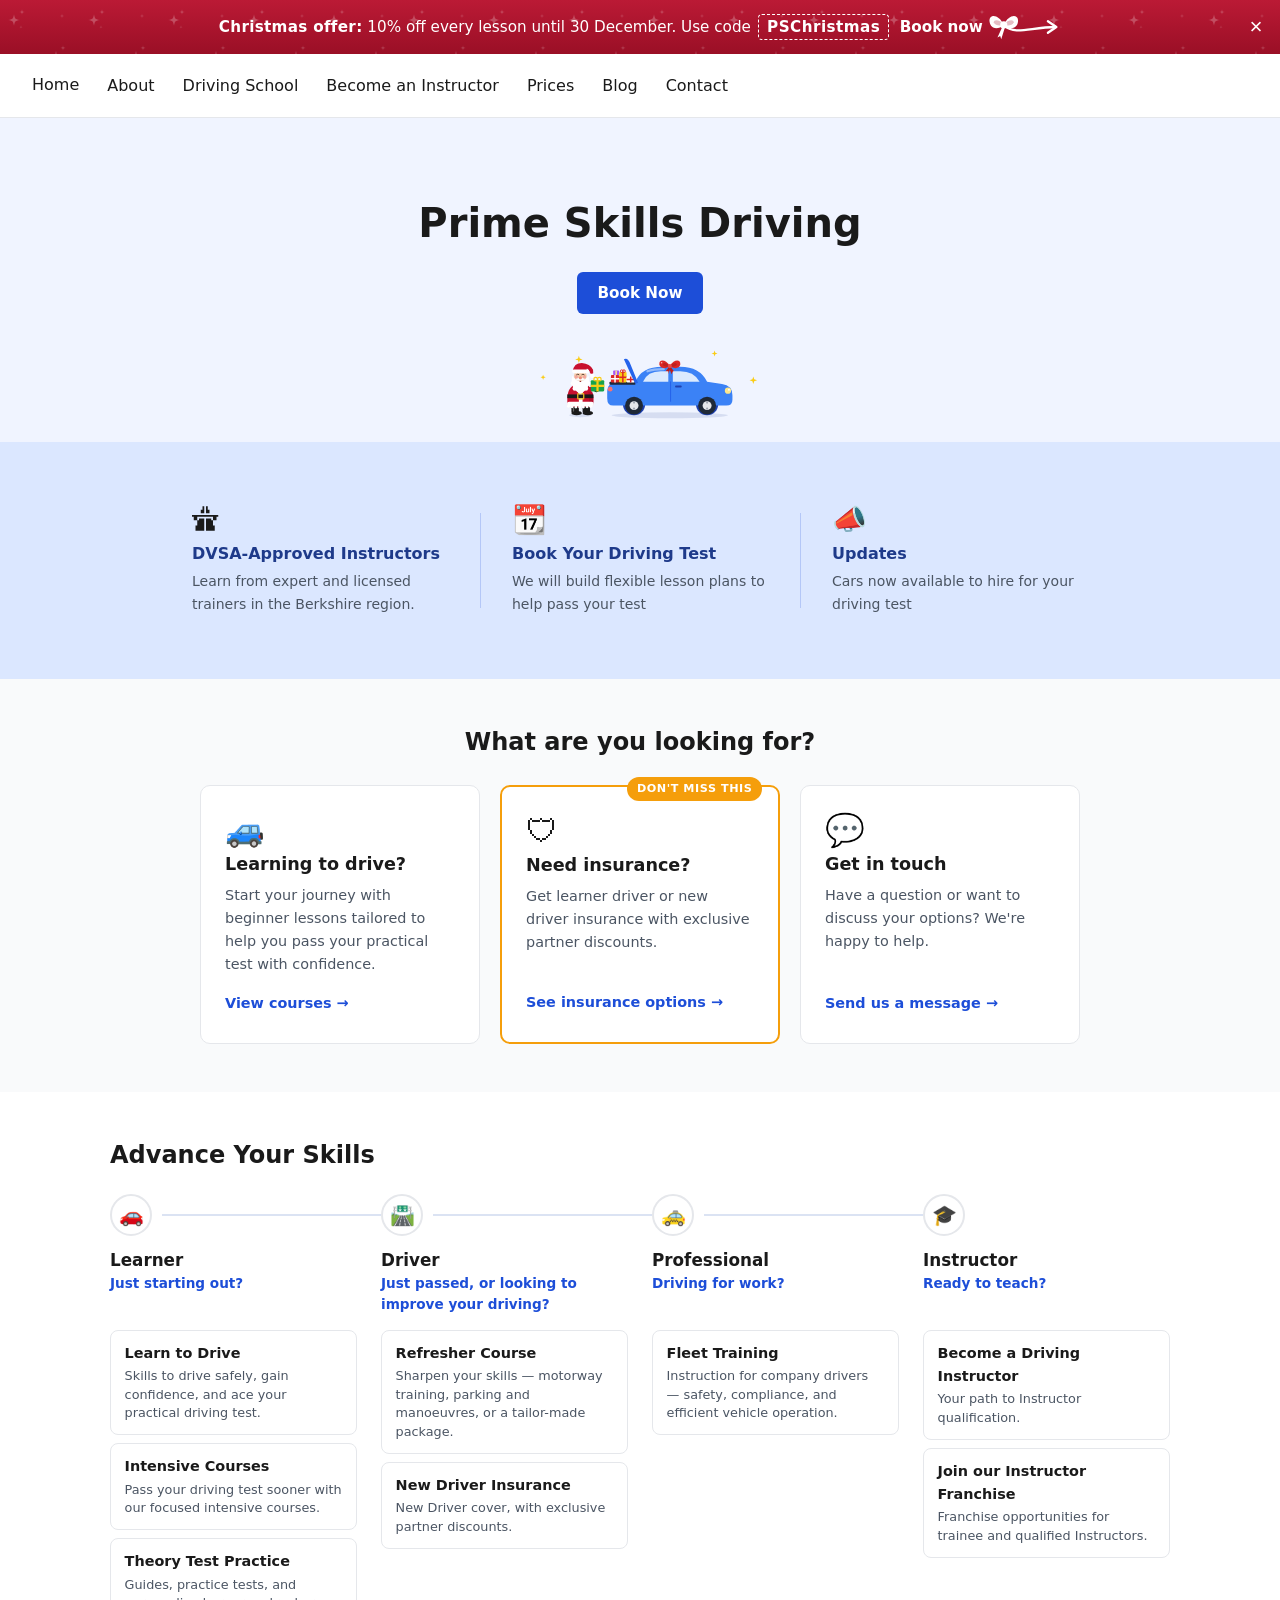
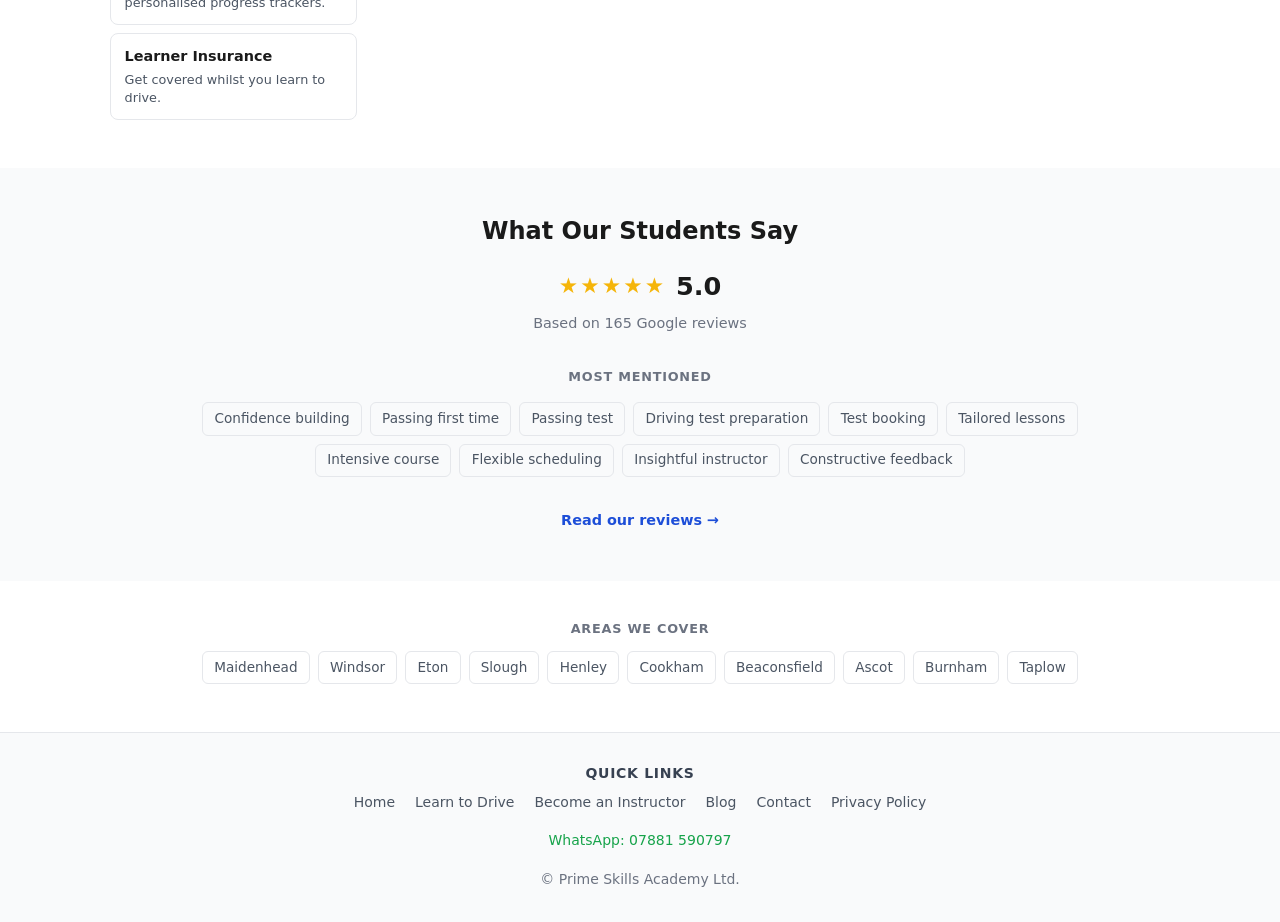
==== commit cb7ebfa5: "feat(promo): add Christmas offer banner and Santa scene Banner on every page offers 10% off every le" ====
--- a/public/index.html
+++ b/public/index.html
@@ -120,11 +120,216 @@
   <body>
     <div id="header"></div>
 
-    <section class="main">
+    <section class="main gift-wrap">
       <div class="intro">
         <h1>Prime Skills Driving</h1>
         <a href="contact.html" class="btn">Book Now</a>
       </div>
+      <!-- Christmas scene: Santa loads the blue car and drives off (hidden with the promo) -->
+      <svg
+        class="xmas-scene"
+        viewBox="0 0 400 110"
+        aria-hidden="true"
+        focusable="false"
+      >
+        <!-- twinkly sparkles -->
+        <g class="xmas-sparkles" fill="#facc15">
+          <path transform="translate(118 26)" d="M0 -5 L1.2 -1.2 L5 0 L1.2 1.2 L0 5 L-1.2 1.2 L-5 0 L-1.2 -1.2 Z" />
+          <path transform="translate(300 18)" d="M0 -4 L1 -1 L4 0 L1 1 L0 4 L-1 1 L-4 0 L-1 -1 Z" />
+          <path transform="translate(352 54)" d="M0 -5 L1.2 -1.2 L5 0 L1.2 1.2 L0 5 L-1.2 1.2 L-5 0 L-1.2 -1.2 Z" />
+          <path transform="translate(70 50)" d="M0 -3.5 L0.9 -0.9 L3.5 0 L0.9 0.9 L0 3.5 L-0.9 0.9 L-3.5 0 L-0.9 -0.9 Z" />
+        </g>
+        <!-- car -->
+        <g transform="translate(150 28)">
+          <g class="xmas-car">
+            <ellipse cx="90" cy="73" rx="78" ry="4" fill="#1e3a8a" opacity="0.12" />
+            <g class="xmas-exhaust">
+              <circle cx="0" cy="54" r="4" />
+              <circle cx="-8" cy="50" r="5" />
+              <circle cx="-17" cy="45" r="6" />
+            </g>
+            <circle cx="42" cy="58" r="15" fill="#1e40af" />
+            <circle cx="140" cy="58" r="15" fill="#1e40af" />
+            <path
+              d="M14 60 Q6 60 6 50 L6 40 Q6 30 18 29 L44 28 Q52 8 80 8 L104 8 Q130 8 140 28 L160 31 Q174 33 174 46 L174 52 Q174 60 166 60 Z"
+              fill="#3b82f6"
+            />
+            <path
+              d="M60 14 Q68 11 82 11"
+              stroke="#fff"
+              stroke-width="3"
+              stroke-linecap="round"
+              fill="none"
+              opacity="0.45"
+            />
+            <!-- red bow on the roof -->
+            <g class="xmas-car-bow">
+              <path d="M89 8 L83 16 L86.5 15 L87.5 18 L91.5 9 Z" fill="#b91c1c" />
+              <path d="M91 8 L97 16 L93.5 15 L92.5 18 L88.5 9 Z" fill="#b91c1c" />
+              <path d="M90 7 C84 -3, 75 -2, 76 5 C77 11, 85 11, 90 7 Z" fill="#dc2626" />
+              <path d="M90 7 C96 -3, 105 -2, 104 5 C103 11, 95 11, 90 7 Z" fill="#dc2626" />
+              <path d="M90 7 C86 2, 81 2, 80.5 5 C81.5 8, 86 8.5, 90 7 Z" fill="#991b1b" opacity="0.45" />
+              <path d="M90 7 C94 2, 99 2, 99.5 5 C98.5 8, 94 8.5, 90 7 Z" fill="#991b1b" opacity="0.45" />
+              <circle cx="90" cy="7" r="2.8" fill="#ef4444" />
+              <circle cx="79" cy="2.5" r="1" fill="#fff" opacity="0.7" />
+            </g>
+            <path d="M54 28 Q60 14 78 14 L88 14 L88 28 Z" fill="#dbeafe" />
+            <path d="M94 14 L104 14 Q122 14 130 28 L94 28 Z" fill="#dbeafe" />
+            <!-- Santa at the wheel, appears once he gets in -->
+            <g class="xmas-driver">
+              <circle cx="110" cy="21.5" r="5.2" fill="#f6c9a8" />
+              <path
+                d="M104.6 22 Q104 28.5 107 30.5 Q110 32.5 113 30.5 Q116 28.5 115.4 22 Q113 25 110 25 Q107 25 104.6 22 Z"
+                fill="#fff"
+              />
+              <path
+                d="M107 24.2 Q108.7 22.6 110 23.6 Q111.3 22.6 113 24.2 Q111.2 25.2 110 24.4 Q108.8 25.2 107 24.2 Z"
+                fill="#fff"
+              />
+              <circle cx="110" cy="22.8" r="1.1" fill="#e98a7a" />
+              <path
+                d="M107.4 20.4 Q108.2 19.7 109 20.4 M111 20.4 Q111.8 19.7 112.6 20.4"
+                stroke="#3b2a20"
+                stroke-width="0.7"
+                fill="none"
+                stroke-linecap="round"
+              />
+              <path d="M104 18 Q105 10 111 10 Q118 11 119 17 Z" fill="#c8102e" />
+              <rect x="103.5" y="16.5" width="13" height="3" rx="1.5" fill="#fff" />
+              <circle cx="119" cy="17" r="2" fill="#fff" />
+            </g>
+            <path d="M91 28 L91 54" stroke="#2563eb" stroke-width="1.4" stroke-linecap="round" />
+            <rect x="97" y="33" width="9" height="2.6" rx="1.3" fill="#1e40af" />
+            <circle cx="10" cy="38" r="3.2" fill="#f87171" />
+            <circle cx="168" cy="40" r="4.2" fill="#fde68a" />
+            <circle cx="169.3" cy="38.8" r="1.3" fill="#fff" />
+            <!-- open boot interior, then the lid -->
+            <rect x="9" y="28" width="35" height="4" rx="1" fill="#1e293b" />
+            <!-- presents already packed in the boot (tucked away as it shuts) -->
+            <g class="xmas-boot-presents">
+              <rect x="11" y="19" width="11" height="10" rx="1.2" fill="#dc2626" />
+              <rect x="15.5" y="19" width="2" height="10" fill="#fff" />
+              <rect x="11" y="23" width="11" height="2" fill="#fff" />
+              <rect x="22" y="15" width="10" height="14" rx="1.2" fill="#facc15" />
+              <rect x="26" y="15" width="2" height="14" fill="#dc2626" />
+              <rect x="22" y="21" width="10" height="2" fill="#dc2626" />
+              <circle cx="25.5" cy="13.8" r="1.8" fill="none" stroke="#dc2626" stroke-width="1.2" />
+              <circle cx="28.5" cy="13.8" r="1.8" fill="none" stroke="#dc2626" stroke-width="1.2" />
+              <rect x="32" y="21" width="11" height="8" rx="1.2" fill="#fff" />
+              <rect x="36.5" y="21" width="2" height="8" fill="#dc2626" />
+              <rect x="32" y="24" width="11" height="2" fill="#dc2626" />
+              <rect x="14" y="13" width="8" height="6" rx="1" fill="#a855f7" />
+              <rect x="17" y="13" width="2" height="6" fill="#fde68a" />
+            </g>
+            <path
+              class="xmas-lid"
+              d="M8 33 Q8 28 18 28 L44 27 L44 31 L8 34 Z"
+              fill="#2563eb"
+            />
+            <g class="xmas-wheel">
+              <circle cx="42" cy="60" r="12" fill="#1f2937" />
+              <circle cx="42" cy="60" r="6" fill="#e5e7eb" />
+              <circle cx="42" cy="56" r="1.4" fill="#9ca3af" />
+              <circle cx="42" cy="64" r="1.4" fill="#9ca3af" />
+            </g>
+            <g class="xmas-wheel">
+              <circle cx="140" cy="60" r="12" fill="#1f2937" />
+              <circle cx="140" cy="60" r="6" fill="#e5e7eb" />
+              <circle cx="140" cy="56" r="1.4" fill="#9ca3af" />
+              <circle cx="140" cy="64" r="1.4" fill="#9ca3af" />
+            </g>
+          </g>
+        </g>
+        <!-- Santa -->
+        <g transform="translate(98 30)">
+          <g class="xmas-santa">
+            <ellipse cx="22" cy="71" rx="15" ry="2.5" fill="#1e3a8a" opacity="0.12" />
+            <g class="xmas-santa-bob">
+              <!-- trousers and tall black boots -->
+              <rect x="11" y="54" width="9" height="8" fill="#a00d25" />
+              <rect x="25" y="54" width="9" height="8" fill="#a00d25" />
+              <rect x="10" y="60" width="10" height="8" rx="2" fill="#1a1a1a" />
+              <rect x="25" y="60" width="10" height="8" rx="2" fill="#1a1a1a" />
+              <ellipse cx="17" cy="68" rx="7" ry="2.8" fill="#1a1a1a" />
+              <ellipse cx="32" cy="68" rx="7" ry="2.8" fill="#1a1a1a" />
+              <rect x="12" y="61" width="1.6" height="5" rx="0.8" fill="#fff" opacity="0.35" />
+              <!-- plump red coat with white fur -->
+              <path d="M5 58 Q2 36 14 30 Q22 27 30 30 Q42 36 39 58 Z" fill="#c8102e" />
+              <path d="M30 30 Q42 36 39 58 L33 58 Q36 40 28 31 Z" fill="#8f0b21" opacity="0.35" />
+              <rect x="20" y="30" width="5" height="25" rx="2" fill="#fff" />
+              <rect x="4.5" y="43" width="35" height="5" fill="#1a1a1a" />
+              <rect x="18.5" y="42" width="8" height="7" rx="1" fill="none" stroke="#e6b422" stroke-width="1.8" />
+              <rect x="4" y="53" width="36" height="6" rx="3" fill="#fff" />
+              <g fill="#fff">
+                <circle cx="6" cy="59" r="2" />
+                <circle cx="11" cy="59.6" r="2" />
+                <circle cx="16" cy="59.8" r="2" />
+                <circle cx="21" cy="60" r="2" />
+                <circle cx="26" cy="59.8" r="2" />
+                <circle cx="31" cy="59.6" r="2" />
+                <circle cx="36" cy="59" r="2" />
+              </g>
+              <!-- arm holding the present -->
+              <rect x="26" y="33" width="14" height="7" rx="3.5" fill="#c8102e" />
+              <rect x="37" y="32.5" width="4.5" height="8" rx="2" fill="#fff" />
+              <circle cx="43.5" cy="37" r="3.2" fill="#1a1a1a" />
+              <!-- jolly face -->
+              <circle cx="22" cy="18" r="8.5" fill="#f6c9a8" />
+              <circle cx="16.5" cy="19.5" r="2.3" fill="#f19a9a" opacity="0.75" />
+              <circle cx="27.5" cy="19.5" r="2.3" fill="#f19a9a" opacity="0.75" />
+              <!-- big fluffy beard -->
+              <path
+                d="M11 18 Q9 30 14 36 Q18 41 22 41 Q26 41 30 36 Q35 30 33 18 Q28 25 22 25 Q16 25 11 18 Z"
+                fill="#fff"
+              />
+              <g fill="#fff">
+                <circle cx="14.5" cy="35" r="3" />
+                <circle cx="22" cy="38.5" r="3.6" />
+                <circle cx="29.5" cy="35" r="3" />
+                <circle cx="11.5" cy="28" r="2.6" />
+                <circle cx="32.5" cy="28" r="2.6" />
+              </g>
+              <path d="M20.5 25 Q22 27.4 23.5 25 Z" fill="#8b1a1a" />
+              <path
+                d="M15.5 23 Q19 19.6 22 21.8 Q25 19.6 28.5 23 Q25.5 25.2 22 23.4 Q18.5 25.2 15.5 23 Z"
+                fill="#fff"
+                stroke="#e5e7eb"
+                stroke-width="0.5"
+              />
+              <circle cx="22" cy="20.6" r="2.1" fill="#e98a7a" />
+              <path
+                d="M17 16.4 Q18.5 15 20 16.4 M24 16.4 Q25.5 15 27 16.4"
+                stroke="#3b2a20"
+                stroke-width="1.1"
+                fill="none"
+                stroke-linecap="round"
+              />
+              <path
+                d="M16 13.8 Q18.5 12.2 21 13.6 M23 13.6 Q25.5 12.2 28 13.8"
+                stroke="#fff"
+                stroke-width="1.9"
+                fill="none"
+                stroke-linecap="round"
+              />
+              <!-- floppy hat with fur brim and pom-pom -->
+              <path
+                d="M12 12 Q13 1 24 1 Q35 2 39 10 Q40 14 38 18 L35 14 Q32 7 30 9 L32 12 Z"
+                fill="#c8102e"
+              />
+              <rect x="11" y="9.5" width="23" height="5" rx="2.5" fill="#fff" />
+              <circle cx="38" cy="18" r="3" fill="#fff" />
+            </g>
+          </g>
+        </g>
+        <!-- present -->
+        <g class="xmas-present">
+          <rect x="134" y="54" width="18" height="15" rx="1.5" fill="#16a34a" />
+          <rect x="141.5" y="54" width="3" height="15" fill="#facc15" />
+          <rect x="134" y="60" width="18" height="3" fill="#facc15" />
+          <circle cx="140.5" cy="52.5" r="2.4" fill="none" stroke="#facc15" stroke-width="1.6" />
+          <circle cx="145.5" cy="52.5" r="2.4" fill="none" stroke="#facc15" stroke-width="1.6" />
+        </g>
+      </svg>
     </section>
 
     <section class="why-choose-us">
--- a/public/css/my.css
+++ b/public/css/my.css
@@ -1714,6 +1714,10 @@
 }
 
 @media (prefers-reduced-motion: reduce) {
+  .promo-arrow {
+    transition: none;
+  }
+
   .checklist-bar,
   .checklist-car,
   .checklist label,
@@ -1743,3 +1747,342 @@
     break-inside: avoid;
   }
 }
+
+/* === Christmas promo banner (header.html) === */
+.promo-banner {
+  position: relative;
+  padding: 0.7rem 3rem;
+  background-color: #a3122b;
+  /* scattered white twinkle sparkles over a soft red shine */
+  background-image:
+    url("data:image/svg+xml,%3Csvg xmlns='http://www.w3.org/2000/svg' width='80' height='80'%3E%3Cpath d='M14,14.5 C14.99,19.01 14.99,19.01 19.5,20 C14.99,20.99 14.99,20.99 14,25.5 C13.01,20.99 13.01,20.99 8.5,20 C13.01,19.01 13.01,19.01 14,14.5 Z' fill='%23fff' fill-opacity='0.24'/%3E%3Cpath d='M22,9.4 C22.468,11.532 22.468,11.532 24.6,12 C22.468,12.468 22.468,12.468 22,14.6 C21.532,12.468 21.532,12.468 19.4,12 C21.532,11.532 21.532,11.532 22,9.4 Z' fill='%23fff' fill-opacity='0.2'/%3E%3Cpath d='M21,25.4 C21.288,26.712 21.288,26.712 22.6,27 C21.288,27.288 21.288,27.288 21,28.6 C20.712,27.288 20.712,27.288 19.4,27 C20.712,26.712 20.712,26.712 21,25.4 Z' fill='%23fff' fill-opacity='0.16'/%3E%3Cpath d='M56,51 C56.9,55.1 56.9,55.1 61,56 C56.9,56.9 56.9,56.9 56,61 C55.1,56.9 55.1,56.9 51,56 C55.1,55.1 55.1,55.1 56,51 Z' fill='%23fff' fill-opacity='0.22'/%3E%3Cpath d='M63,45.6 C63.432,47.568 63.432,47.568 65.4,48 C63.432,48.432 63.432,48.432 63,50.4 C62.568,48.432 62.568,48.432 60.6,48 C62.568,47.568 62.568,47.568 63,45.6 Z' fill='%23fff' fill-opacity='0.18'/%3E%3Cpath d='M49,62.5 C49.27,63.73 49.27,63.73 50.5,64 C49.27,64.27 49.27,64.27 49,65.5 C48.73,64.27 48.73,64.27 47.5,64 C48.73,63.73 48.73,63.73 49,62.5 Z' fill='%23fff' fill-opacity='0.15'/%3E%3Cpath d='M62,13.8 C62.396,15.604 62.396,15.604 64.2,16 C62.396,16.396 62.396,16.396 62,18.2 C61.604,16.396 61.604,16.396 59.8,16 C61.604,15.604 61.604,15.604 62,13.8 Z' fill='%23fff' fill-opacity='0.15'/%3E%3Cpath d='M18,64 C18.36,65.64 18.36,65.64 20,66 C18.36,66.36 18.36,66.36 18,68 C17.64,66.36 17.64,66.36 16,66 C17.64,65.64 17.64,65.64 18,64 Z' fill='%23fff' fill-opacity='0.13'/%3E%3C/svg%3E"),
+    linear-gradient(180deg, #bb1a35, #9a0f26);
+  background-size:
+    80px 80px,
+    100% 100%;
+  color: #fff;
+  font-size: 0.95rem;
+  line-height: 1.5;
+  text-align: center;
+}
+
+.promo-text strong {
+  letter-spacing: 0.02em;
+}
+
+.promo-text {
+  margin: 0;
+}
+
+.promo-action {
+  white-space: nowrap;
+}
+
+.promo-code {
+  font: inherit;
+  font-weight: 700;
+  letter-spacing: 0.03em;
+  color: #fff;
+  background: transparent;
+  border: 1.5px dashed #fff;
+  border-radius: 4px;
+  padding: 0.05rem 0.5rem;
+  margin: 0 0.35rem 0 0.15rem;
+  cursor: pointer;
+}
+
+.promo-code:hover {
+  background: rgba(255, 255, 255, 0.15);
+}
+
+.promo-cta {
+  display: inline-flex;
+  align-items: center;
+  gap: 0.3rem;
+  color: #fff;
+  font-weight: 700;
+  white-space: nowrap;
+}
+
+.promo-cta:hover {
+  color: #fff;
+  text-decoration: none;
+}
+
+/* ribbon that loops like a bow and ends in an arrow */
+.promo-arrow {
+  width: 4.6rem;
+  height: 2rem;
+  fill: none;
+  stroke: #fff;
+  stroke-width: 2.2;
+  stroke-linecap: round;
+  stroke-linejoin: round;
+  transition: transform 0.2s ease;
+}
+
+.promo-arrow .promo-arrow-fill {
+  fill: #fff;
+  stroke: none;
+}
+
+/* soft red folds inside the loops */
+.promo-arrow .promo-arrow-fold {
+  fill: #a3122b;
+  fill-opacity: 0.28;
+  stroke: none;
+}
+
+.promo-cta:hover .promo-arrow,
+.promo-cta:focus-visible .promo-arrow {
+  transform: translateX(4px);
+}
+
+.promo-close {
+  position: absolute;
+  top: 50%;
+  right: 0.5rem;
+  transform: translateY(-50%);
+  width: 2rem;
+  height: 2rem;
+  font-size: 1.4rem;
+  line-height: 1;
+  color: #fff;
+  background: none;
+  border: none;
+  border-radius: 50%;
+  cursor: pointer;
+}
+
+.promo-close:hover {
+  background: rgba(255, 255, 255, 0.15);
+}
+
+.promo-code:focus-visible,
+.promo-cta:focus-visible,
+.promo-close:focus-visible {
+  outline: 2px solid #fff;
+  outline-offset: 2px;
+}
+
+/* === Christmas hero (index.html): holds the Santa scene === */
+.gift-wrap {
+  position: relative;
+  overflow: hidden;
+}
+
+.gift-wrap .intro {
+  position: relative;
+  z-index: 2;
+}
+
+.promo-hidden .promo-banner {
+  display: none;
+}
+
+@media (max-width: 640px) {
+  .promo-banner {
+    padding: 0.7rem 2.75rem 0.7rem 1rem;
+    font-size: 0.9rem;
+  }
+
+  .promo-arrow {
+    width: 3.6rem;
+    height: 1.6rem;
+  }
+}
+
+@media print {
+  .promo-banner {
+    display: none;
+  }
+}
+
+/* === Christmas scene on the home hero: Santa loads the car and drives off === */
+.gift-wrap {
+  padding-bottom: 8rem;
+}
+
+.xmas-scene {
+  position: absolute;
+  left: 50%;
+  bottom: 1.25rem;
+  width: 300px;
+  height: 82px;
+  transform: translateX(-50%);
+  overflow: visible;
+  pointer-events: none;
+  animation: xmas-scene 14s linear infinite;
+}
+
+.xmas-scene * {
+  animation-duration: 14s;
+  animation-iteration-count: infinite;
+}
+
+.xmas-present {
+  animation-name: xmas-present;
+}
+
+.xmas-boot-presents {
+  animation-name: xmas-boot-presents;
+}
+
+@keyframes xmas-boot-presents {
+  0%, 22% { transform: translateY(0); opacity: 1; }
+  27%, 89% { transform: translateY(8px); opacity: 0; }
+  90%, 100% { transform: translateY(0); opacity: 1; }
+}
+
+.xmas-lid {
+  transform-box: fill-box;
+  transform-origin: right center;
+  transform: rotate(70deg);
+  animation-name: xmas-lid;
+}
+
+.xmas-santa {
+  animation-name: xmas-santa;
+}
+
+.xmas-santa-bob {
+  animation: xmas-bob 0.35s ease-in-out infinite alternate;
+}
+
+.xmas-driver {
+  opacity: 0;
+  animation-name: xmas-driver;
+}
+
+.xmas-car {
+  animation-name: xmas-car;
+}
+
+.xmas-wheel {
+  transform-box: fill-box;
+  transform-origin: center;
+  animation-name: xmas-wheel;
+}
+
+.xmas-sparkles path {
+  transform-box: fill-box;
+  transform-origin: center;
+  animation: xmas-twinkle 1.8s ease-in-out infinite alternate;
+}
+
+.xmas-sparkles path:nth-child(2) { animation-delay: -0.6s; }
+.xmas-sparkles path:nth-child(3) { animation-delay: -1.2s; }
+.xmas-sparkles path:nth-child(4) { animation-delay: -0.9s; }
+
+@keyframes xmas-twinkle {
+  from { opacity: 0.25; scale: 0.6; }
+  to { opacity: 1; scale: 1.1; }
+}
+
+.xmas-exhaust {
+  fill: #e5e7eb;
+  opacity: 0;
+  animation-name: xmas-exhaust;
+}
+
+/* 0-8% idle · 8-22% present into the boot · 22-28% boot shuts
+   28-42% Santa walks to the door · 42-46% he gets in · 48-75% drive off
+   86-90% scene fades and resets out of sight */
+@keyframes xmas-scene {
+  0% { opacity: 0; }
+  4%, 86% { opacity: 1; }
+  88%, 100% { opacity: 0; }
+}
+
+@keyframes xmas-present {
+  0%, 8% { transform: translate(0, 0); opacity: 1; }
+  13% { transform: translate(16px, -22px); opacity: 1; }
+  18% { transform: translate(31px, -14px); opacity: 1; }
+  21% { transform: translate(31px, -6px); opacity: 1; }
+  26% { transform: translate(31px, 6px); opacity: 0; }
+  89% { transform: translate(31px, 6px); opacity: 0; }
+  90%, 100% { transform: translate(0, 0); opacity: 1; }
+}
+
+@keyframes xmas-lid {
+  0%, 22% { transform: rotate(70deg); }
+  28%, 89% { transform: rotate(0deg); }
+  90%, 100% { transform: rotate(70deg); }
+}
+
+@keyframes xmas-santa {
+  0%, 28% { transform: translateX(0); opacity: 1; }
+  42% { transform: translateX(150px); opacity: 1; }
+  46%, 89% { transform: translateX(150px); opacity: 0; }
+  90%, 100% { transform: translateX(0); opacity: 1; }
+}
+
+@keyframes xmas-bob {
+  from { transform: translateY(0); }
+  to { transform: translateY(-1.5px); }
+}
+
+@keyframes xmas-driver {
+  0%, 43% { opacity: 0; }
+  46%, 87% { opacity: 1; }
+  89%, 100% { opacity: 0; }
+}
+
+@keyframes xmas-car {
+  0%, 48% {
+    transform: translateX(0);
+    animation-timing-function: cubic-bezier(0.55, 0, 1, 0.6);
+  }
+  75%, 89% { transform: translateX(2600px); }
+  90%, 100% { transform: translateX(0); }
+}
+
+@keyframes xmas-wheel {
+  0%, 48% {
+    transform: rotate(0deg);
+    animation-timing-function: cubic-bezier(0.55, 0, 1, 0.6);
+  }
+  75%, 89% { transform: rotate(2880deg); }
+  90%, 100% { transform: rotate(0deg); }
+}
+
+@keyframes xmas-exhaust {
+  0%, 46% { opacity: 0; transform: translateX(0); }
+  50% { opacity: 0.9; transform: translateX(-6px); }
+  56%, 100% { opacity: 0; transform: translateX(-14px); }
+}
+
+.promo-hidden .xmas-scene {
+  display: none;
+}
+
+.promo-hidden .gift-wrap {
+  padding-bottom: 5rem;
+}
+
+@media (max-width: 640px) {
+  .gift-wrap {
+    padding-bottom: 7rem;
+  }
+
+  .xmas-scene {
+    width: 250px;
+    height: 69px;
+  }
+}
+
+/* Still picture for people who prefer less motion: boot shut, Santa by the car */
+@media (prefers-reduced-motion: reduce) {
+  .xmas-scene,
+  .xmas-scene * {
+    animation: none !important;
+  }
+
+  .xmas-scene {
+    opacity: 1;
+  }
+
+  .xmas-lid {
+    transform: none;
+  }
+}
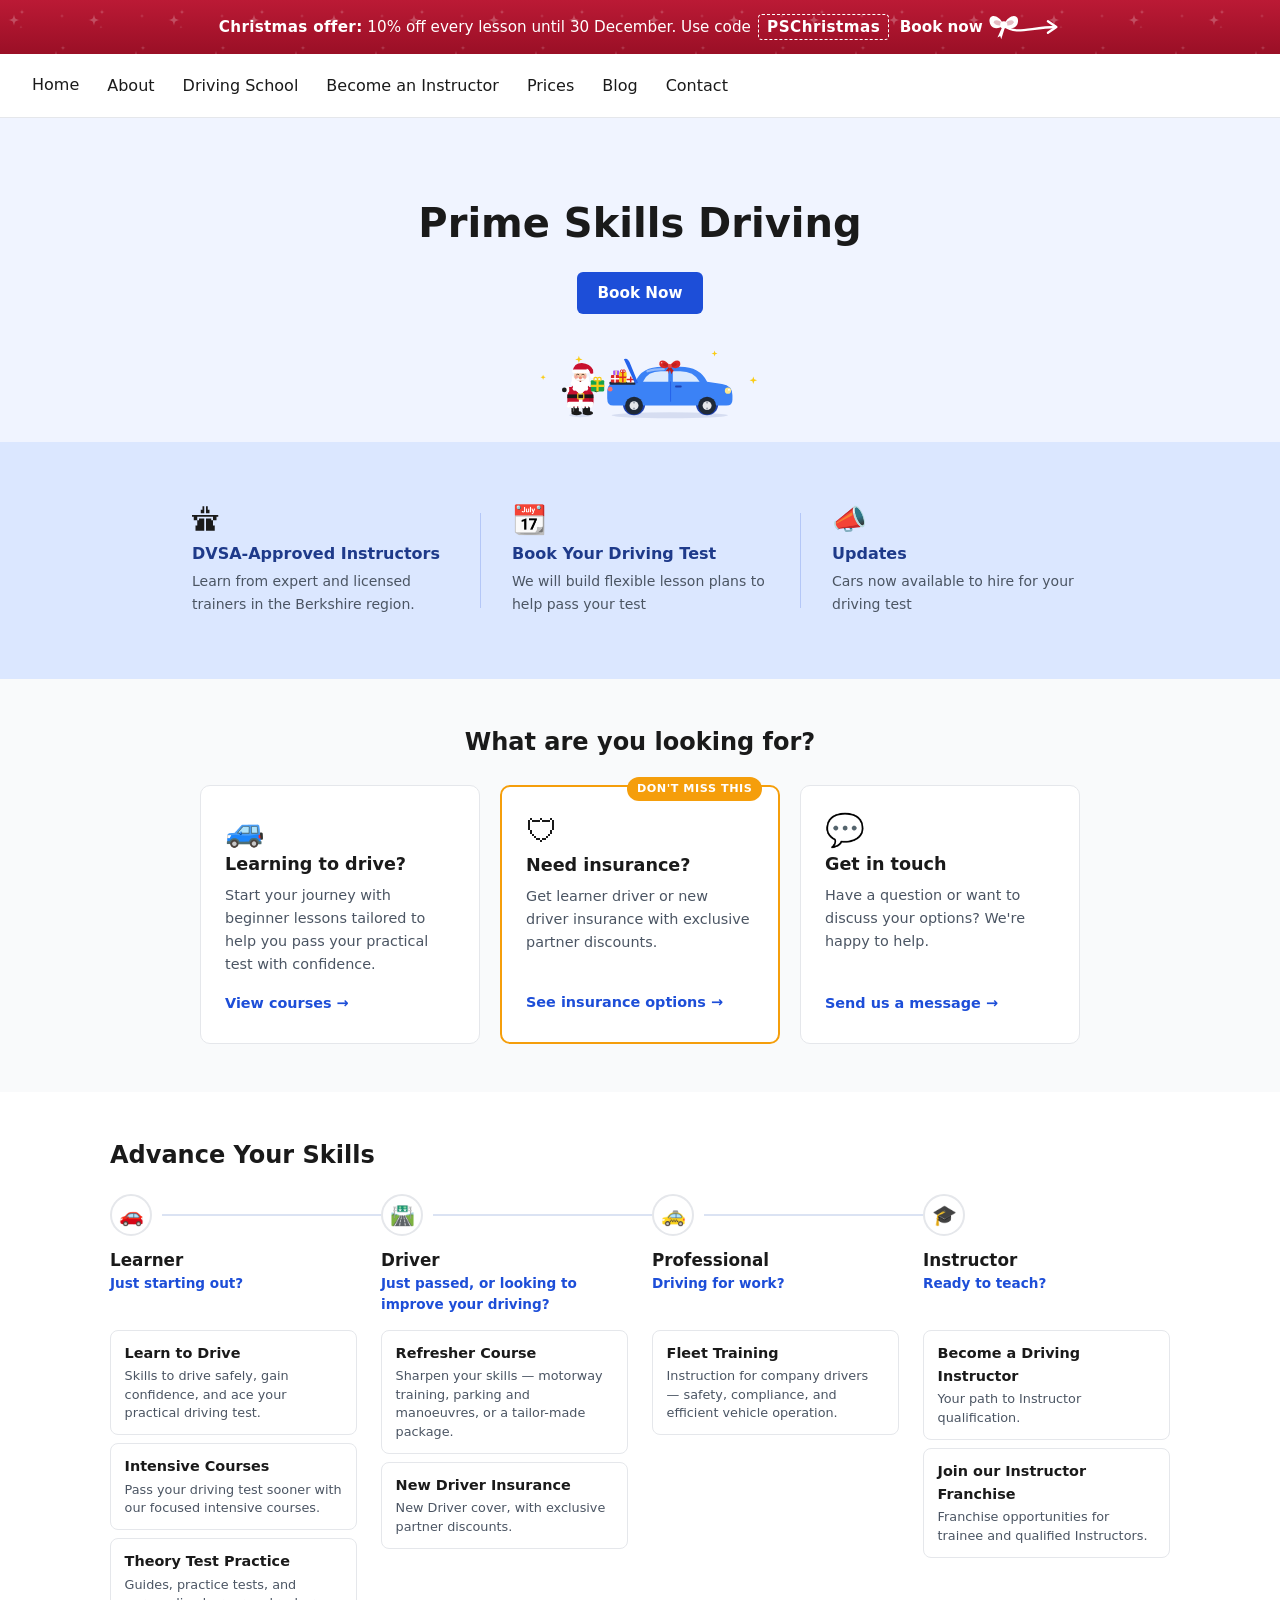
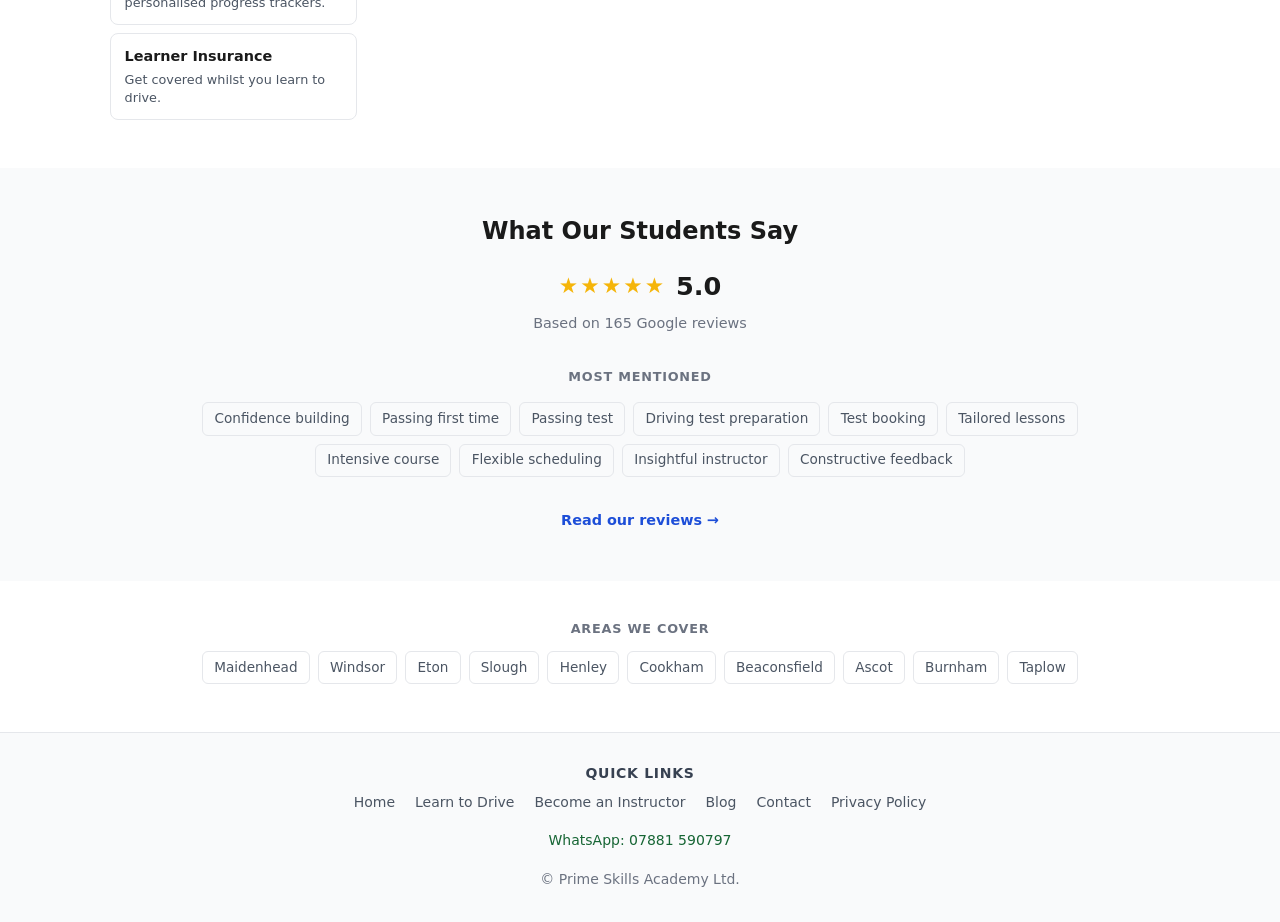
==== commit 73da8776: "fix(promo): drop banner close button and play Santa scene for all Removes the dismiss button and its" ====
--- a/public/index.html
+++ b/public/index.html
@@ -269,6 +269,10 @@
                 <circle cx="31" cy="59.6" r="2" />
                 <circle cx="36" cy="59" r="2" />
               </g>
+              <!-- other arm, held out level with the present arm -->
+              <rect x="4" y="33" width="14" height="7" rx="3.5" fill="#c8102e" />
+              <rect x="2.5" y="32.5" width="4.5" height="8" rx="2" fill="#fff" />
+              <circle cx="0.5" cy="37" r="3.2" fill="#1a1a1a" />
               <!-- arm holding the present -->
               <rect x="26" y="33" width="14" height="7" rx="3.5" fill="#c8102e" />
               <rect x="37" y="32.5" width="4.5" height="8" rx="2" fill="#fff" />
--- a/public/css/my.css
+++ b/public/css/my.css
@@ -2,6 +2,9 @@
 :root {
   /* Shared width for page heading + main content so their left edges align */
   --content-width: 900px;
+  /* WhatsApp link text, shared by the footer and contact page */
+  --whatsapp-green: #166534;
+  --whatsapp-green-hover: #14532d;
 }
 
 *,
@@ -792,11 +795,32 @@
   padding-top: 1rem;
 }
 
+.contact-whatsapp {
+  max-width: 640px;
+  margin-bottom: 1.5rem;
+  padding: 0.75rem 1rem;
+  background-color: #f0fdf4;
+  border-left: 4px solid #16a34a;
+  border-radius: 6px;
+  color: #374151;
+}
+
+.contact-whatsapp a {
+  color: var(--whatsapp-green);
+  font-weight: 600;
+}
+
+.contact-whatsapp a:hover {
+  color: var(--whatsapp-green-hover);
+}
+
 /* Left-align the form under the heading at a comfortable width */
 .contact-us form {
   max-width: 640px;
   margin-inline: 0;
   padding-inline: 0;
+  /* the WhatsApp box above already leaves a gap */
+  padding-top: 0;
 }
 
 .learn-to-drive .middle {
@@ -1220,12 +1244,12 @@
 }
 
 .footer-whatsapp a {
-  color: #16a34a;
+  color: var(--whatsapp-green);
   font-weight: 500;
 }
 
 .footer-whatsapp a:hover {
-  color: #15803d;
+  color: var(--whatsapp-green-hover);
 }
 
 .footer p {
@@ -1838,29 +1862,14 @@
   transform: translateX(4px);
 }
 
+/* the banner no longer has a close button; hide it if a browser still has an old
+   cached header.html */
 .promo-close {
-  position: absolute;
-  top: 50%;
-  right: 0.5rem;
-  transform: translateY(-50%);
-  width: 2rem;
-  height: 2rem;
-  font-size: 1.4rem;
-  line-height: 1;
-  color: #fff;
-  background: none;
-  border: none;
-  border-radius: 50%;
-  cursor: pointer;
-}
-
-.promo-close:hover {
-  background: rgba(255, 255, 255, 0.15);
+  display: none;
 }
 
 .promo-code:focus-visible,
-.promo-cta:focus-visible,
-.promo-close:focus-visible {
+.promo-cta:focus-visible {
   outline: 2px solid #fff;
   outline-offset: 2px;
 }
@@ -1882,7 +1891,7 @@
 
 @media (max-width: 640px) {
   .promo-banner {
-    padding: 0.7rem 2.75rem 0.7rem 1rem;
+    padding: 0.7rem 1rem;
     font-size: 0.9rem;
   }
 
@@ -2070,19 +2079,3 @@
     height: 69px;
   }
 }
-
-/* Still picture for people who prefer less motion: boot shut, Santa by the car */
-@media (prefers-reduced-motion: reduce) {
-  .xmas-scene,
-  .xmas-scene * {
-    animation: none !important;
-  }
-
-  .xmas-scene {
-    opacity: 1;
-  }
-
-  .xmas-lid {
-    transform: none;
-  }
-}
